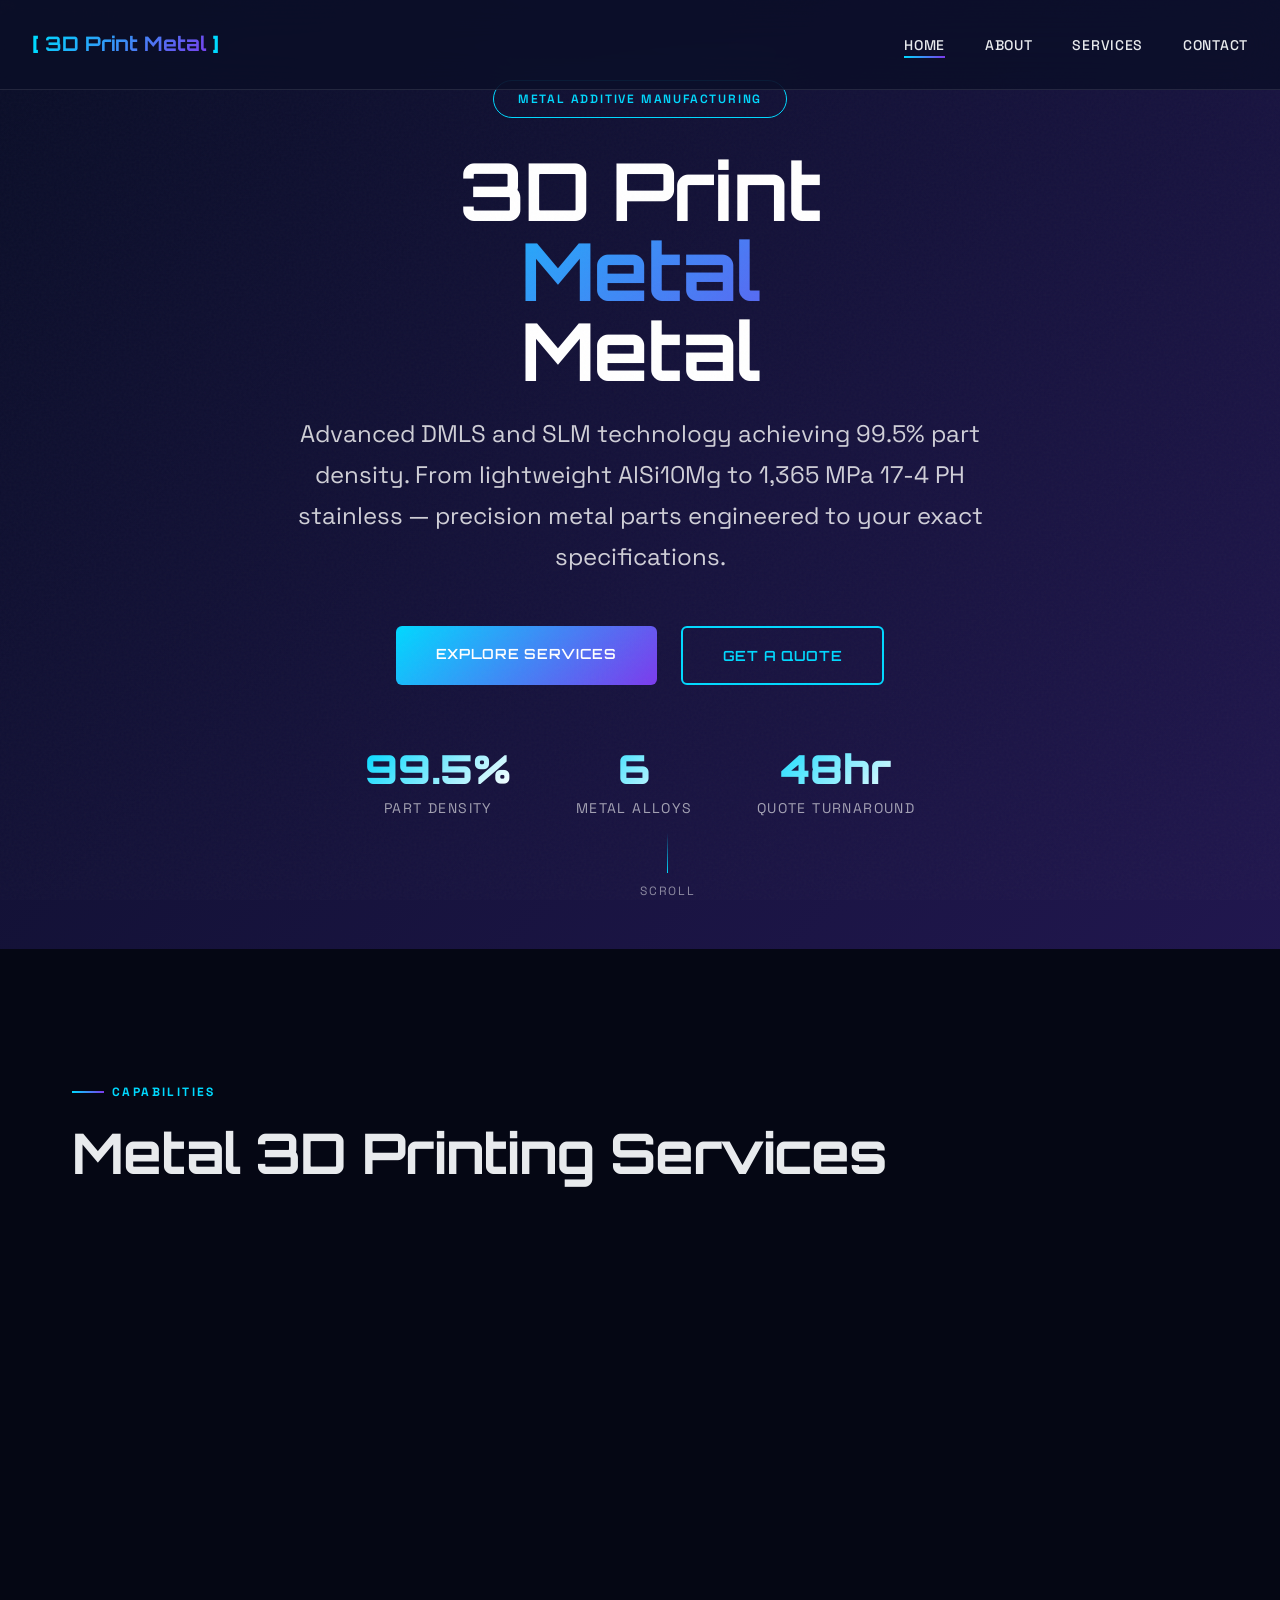
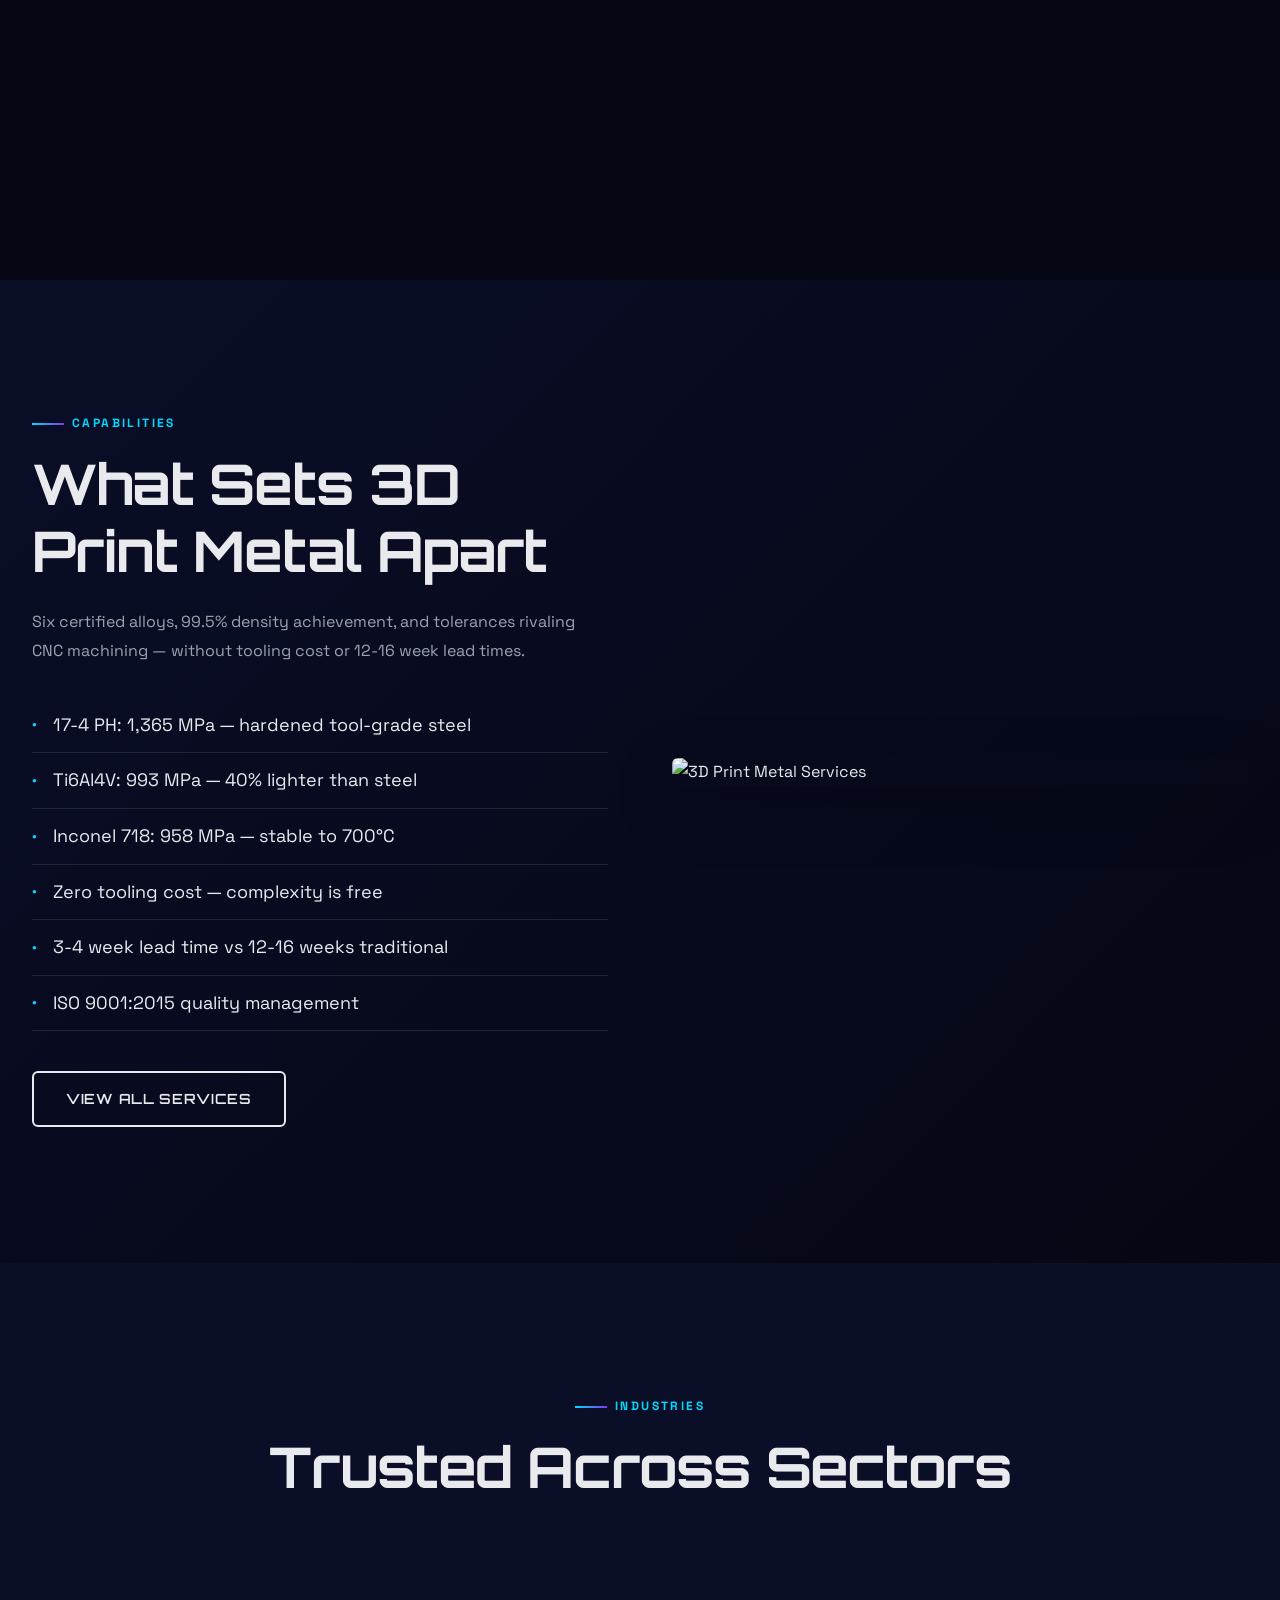
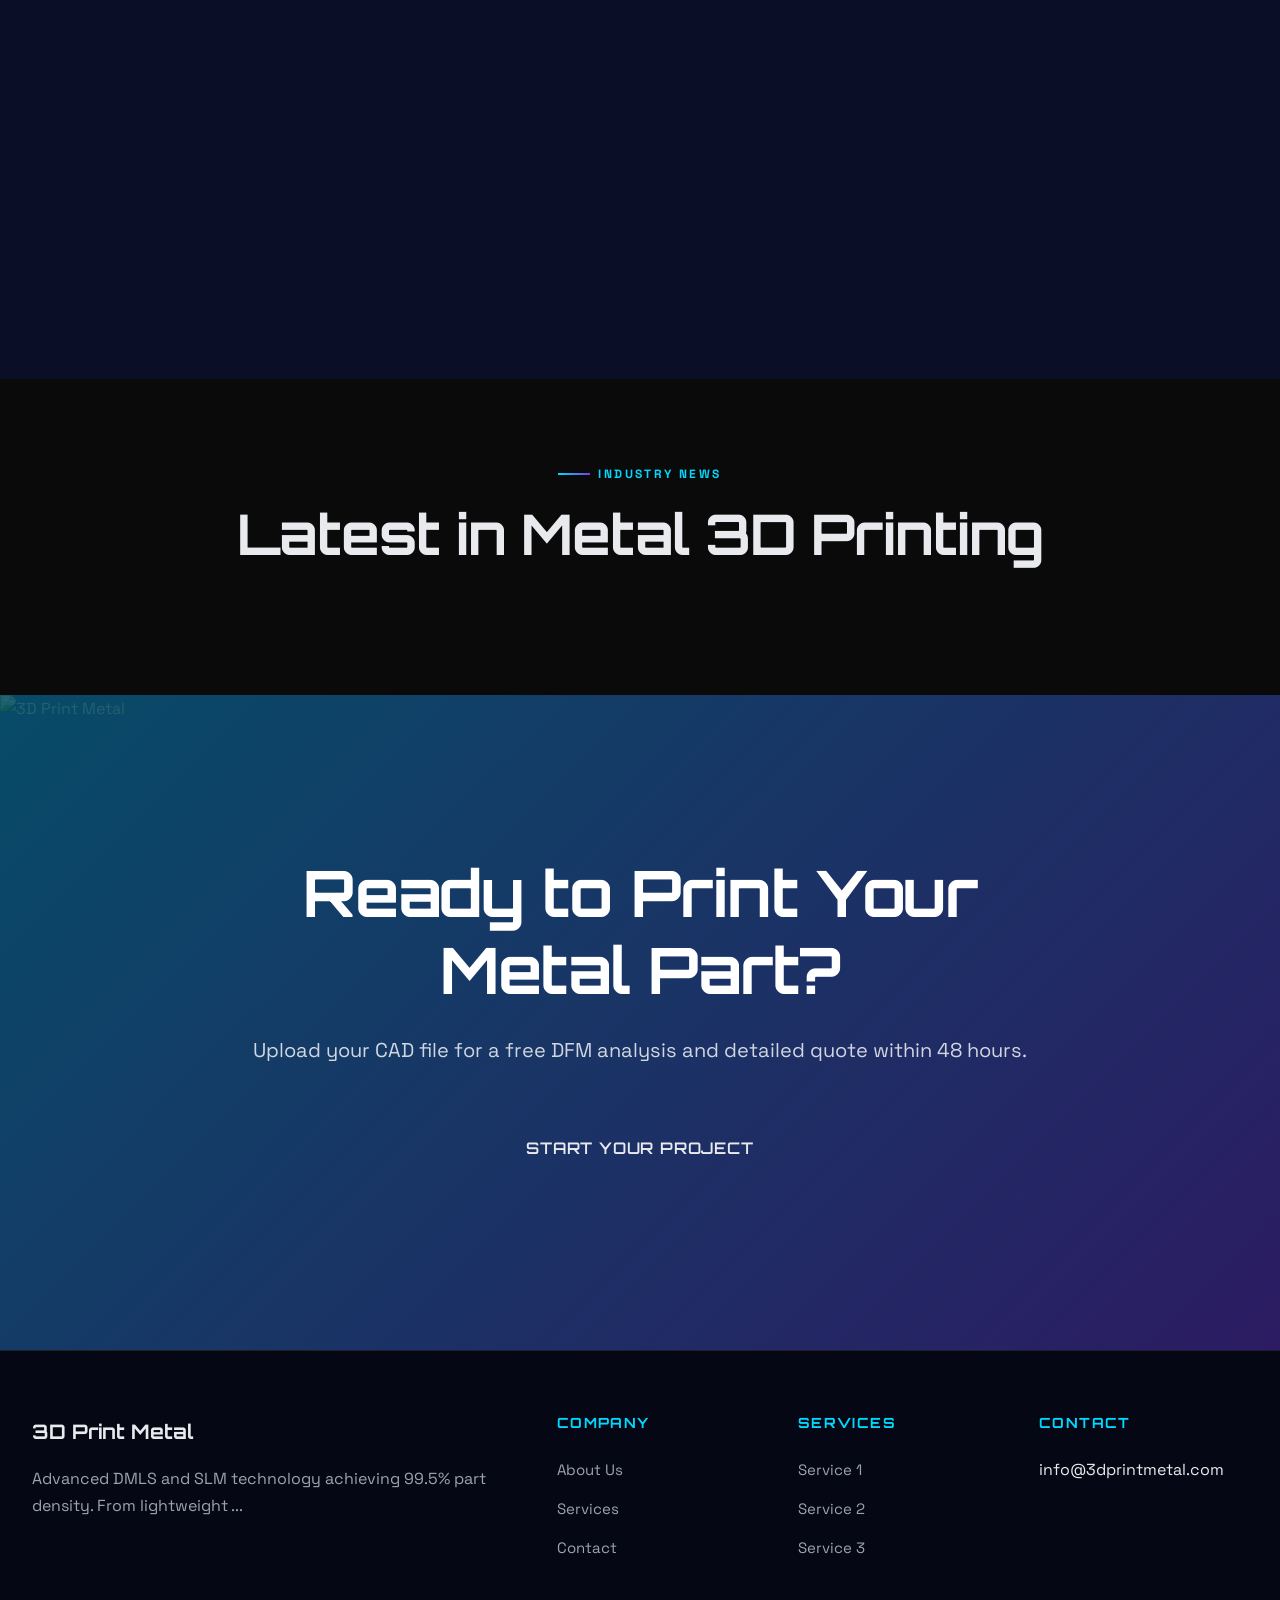
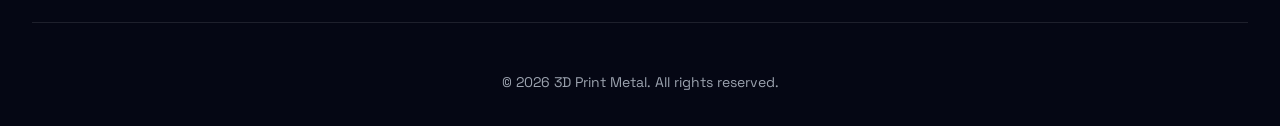
==== index.html @ faa34a02 "Add local images, unique content, RSS feed, fix references for 3d-print-metal.com" ====
<!DOCTYPE html>
<html lang="en">
<head>
    <meta charset="UTF-8">
    <meta name="viewport" content="width=device-width, initial-scale=1.0">
    <meta name="description" content="3D Print Metal — DMLS and SLM services across 6 aerospace-grade alloys. Ti6Al4V to Inconel 718. Tolerances ±0.003". Free DFM analysis and quote in 48 hours.">
    <meta name="keywords" content="3d metal printing, 3d print metal, metal, printing, professional services, quality, innovation, max davis, ben stagl, ally reza, chilab, chilab studio, titobi, chicago, manufacturing, functional, 3d, prototype">
    <meta property="og:title" content="3D Print Metal | DMLS & SLM Precision Metal Parts">
    <meta property="og:description" content="3D Print Metal — DMLS and SLM services across 6 aerospace-grade alloys. Ti6Al4V to Inconel 718. Tolerances ±0.003". Free DFM analysis and quote in 48 hours.">
    <meta name="author" content="Max Davis, Ben Stagl, Ally Reza - ChiLab Studio">
    <meta property="og:type" content="website">
    <meta property="og:image" content="https://images.unsplash.com/photo-1563520239648-a24e51d4b570?w=600&q=80">
    <title>3D Print Metal | DMLS & SLM Precision Metal Parts</title>
    <link rel="preconnect" href="https://fonts.googleapis.com">
    <link rel="preconnect" href="https://fonts.gstatic.com" crossorigin>
    <link href="https://fonts.googleapis.com/css2?family=Orbitron:wght@400;500;600;700;900&family=Space+Grotesk:wght@300;400;500;600;700&display=swap" rel="stylesheet">
    <link rel="stylesheet" href="css/style.css">
</head>
<body>
    <div class="grain-overlay"></div>

    <header class="site-header">
        <nav class="navbar">
            <div class="nav-container">
                <a href="index.html" class="nav-logo">
                    <span class="logo-bracket">[</span><span class="logo-text">3D Print Metal</span><span class="logo-bracket">]</span>
                </a>
                <button class="nav-toggle" aria-label="Toggle navigation" aria-expanded="false">
                    <span class="hamburger"></span>
                    <span class="hamburger"></span>
                    <span class="hamburger"></span>
                </button>
                <ul class="nav-menu">
                    <li><a href="index.html" class="nav-link active">Home</a></li>
                    <li><a href="about.html" class="nav-link">About</a></li>
                    <li><a href="services.html" class="nav-link">Services</a></li>
                    <li><a href="contact.html" class="nav-link">Contact</a></li>
                </ul>
            </div>
        </nav>
    </header>

    <main>
        <section class="hero">
            <div class="hero-background">
                <img src="images/10-dmls-machine-interior.png" alt="3D Print Metal" loading="lazy">
                <div class="hero-overlay"></div>
            </div>
            <div class="hero-content">
                <div class="hero-badge">METAL ADDITIVE MANUFACTURING</div>
                <h1 class="hero-title">
                    <span class="title-line">3D Print</span>
                        <span class="title-line highlight">Metal</span>
                        <span class="title-line">Metal</span>
                </h1>
                <p class="hero-subtitle">Advanced DMLS and SLM technology achieving 99.5% part density. From lightweight AlSi10Mg to 1,365 MPa 17-4 PH stainless — precision metal parts engineered to your exact specifications.</p>
                <div class="hero-actions">
                    <a href="services.html" class="btn btn-primary">Explore Services</a>
                    <a href="contact.html" class="btn btn-secondary">Get a Quote</a>
                </div>
                <div class="hero-stats">
                    <div class="stat-item">
                        <div class="stat-number">99.5%</div>
                        <div class="stat-label">Part Density</div>
                    </div>
                    <div class="stat-item">
                        <div class="stat-number">6</div>
                        <div class="stat-label">Metal Alloys</div>
                    </div>
                    <div class="stat-item">
                        <div class="stat-number">48hr</div>
                        <div class="stat-label">Quote Turnaround</div>
                    </div>
                </div>
            </div>
            <div class="scroll-indicator">
                <div class="scroll-line"></div>
                <span>SCROLL</span>
            </div>
        </section>

        <section class="process-section">
            <div class="container">
                <div class="section-header">
                    <span class="section-label">CAPABILITIES</span>
                    <h2 class="section-title">Metal 3D Printing Services</h2>
                </div>
                <div class="process-grid">
                    <div class="process-card animate-in">
                        <div class="card-number">01</div>
                        <div class="card-image">
                            <img src="images/03-laser-sintering-sparks.png" alt="Service 1" loading="lazy">
                        </div>
                        <h3>DMLS Production</h3>
                        <p>Direct Metal Laser Sintering at 20-60μm layer thickness, delivering 99.5% density parts in Ti6Al4V, Inconel 718, CoCr, 17-4 PH, 316L, and AlSi10Mg.</p>
                    </div>
                    <div class="process-card animate-in">
                        <div class="card-number">02</div>
                        <div class="card-image">
                            <img src="images/18-powder-handling.png" alt="Service 2" loading="lazy">
                        </div>
                        <h3>Alloy Selection</h3>
                        <p>Expert guidance matching your application to the optimal alloy: 268 MPa aluminum for lightweighting, 1,365 MPa hardened steel for tooling, 993 MPa titanium for aerospace.</p>
                    </div>
                    <div class="process-card animate-in">
                        <div class="card-number">03</div>
                        <div class="card-image">
                            <img src="images/20-raw-vs-finished.png" alt="Service 3" loading="lazy">
                        </div>
                        <h3>Post-Processing</h3>
                        <p>HIP at 2,000°F + 15,000 psi, stress relief, CNC finishing to ±0.001", and CMM dimensional verification for production-ready parts.</p>
                    </div>
                </div>
            </div>
        </section>

        <section class="materials-section">
            <div class="container-wide">
                <div class="materials-content">
                    <div class="materials-info">
                        <span class="section-label">CAPABILITIES</span>
                        <h2>What Sets 3D Print Metal Apart</h2>
                        <p>Six certified alloys, 99.5% density achievement, and tolerances rivaling CNC machining — without tooling cost or 12-16 week lead times.</p>
                        <ul class="materials-list">
                            <li><span class="material-icon">&#9679;</span> 17-4 PH: 1,365 MPa — hardened tool-grade steel</li>
                            <li><span class="material-icon">&#9679;</span> Ti6Al4V: 993 MPa — 40% lighter than steel</li>
                            <li><span class="material-icon">&#9679;</span> Inconel 718: 958 MPa — stable to 700°C</li>
                            <li><span class="material-icon">&#9679;</span> Zero tooling cost — complexity is free</li>
                            <li><span class="material-icon">&#9679;</span> 3-4 week lead time vs 12-16 weeks traditional</li>
                            <li><span class="material-icon">&#9679;</span> ISO 9001:2015 quality management</li>
                        </ul>
                        <a href="services.html" class="btn btn-outline">View All Services</a>
                    </div>
                    <div class="materials-visual">
                        <img src="images/13-batch-build-plate-overhead.png" alt="3D Print Metal Services" loading="lazy">
                        <div class="visual-accent"></div>
                    </div>
                </div>
            </div>
        </section>

        <section class="industries-section">
            <div class="container">
                <div class="section-header center">
                    <span class="section-label">INDUSTRIES</span>
                    <h2>Trusted Across Sectors</h2>
                </div>
                <div class="industries-grid">
                    <div class="industry-card animate-in">
                        <div class="industry-icon">&#9992;</div>
                        <h3>Aerospace</h3>
                        <p>Lightweight precision components</p>
                    </div>
                    <div class="industry-card animate-in">
                        <div class="industry-icon">&#43;</div>
                        <h3>Medical</h3>
                        <p>Biocompatible solutions</p>
                    </div>
                    <div class="industry-card animate-in">
                        <div class="industry-icon">&#9881;</div>
                        <h3>Industrial</h3>
                        <p>Custom tooling and parts</p>
                    </div>
                    <div class="industry-card animate-in">
                        <div class="industry-icon">&#9889;</div>
                        <h3>Energy</h3>
                        <p>High-performance systems</p>
                    </div>
                </div>
            </div>
        </section>

        <section class="news-section">
            <div class="container">
                <div class="section-header">
                    <span class="section-label">INDUSTRY NEWS</span>
                    <h2 class="section-title">Latest in Metal 3D Printing</h2>
                </div>
                <div id="news-feed"></div>
            </div>
        </section>

        <section class="cta-section">
            <div class="cta-content">
                <h2>Ready to Print Your Metal Part?</h2>
                <p>Upload your CAD file for a free DFM analysis and detailed quote within 48 hours.</p>
                <a href="contact.html" class="btn btn-large">Start Your Project</a>
            </div>
            <div class="cta-background">
                <img src="images/01-titanium-turbine.png" alt="3D Print Metal" loading="lazy">
            </div>
        </section>
    </main>

    <footer class="site-footer">
        <div class="footer-container">
            <div class="footer-main">
                <div class="footer-brand">
                    <div class="footer-logo">3D Print Metal</div>
                    <p>Advanced DMLS and SLM technology achieving 99.5% part density. From lightweight ...</p>
                </div>
                <div class="footer-links">
                    <div class="footer-column">
                        <h4>Company</h4>
                        <ul>
                            <li><a href="about.html">About Us</a></li>
                            <li><a href="services.html">Services</a></li>
                            <li><a href="contact.html">Contact</a></li>
                        </ul>
                    </div>
                    <div class="footer-column">
                        <h4>Services</h4>
                        <ul>
                            <li><a href="services.html">Service 1</a></li>
                            <li><a href="services.html">Service 2</a></li>
                            <li><a href="services.html">Service 3</a></li>
                        </ul>
                    </div>
                    <div class="footer-column">
                        <h4>Contact</h4>
                        <ul>
                            <li>info@3dprintmetal.com</li>
                        </ul>
                    </div>
                </div>
            </div>
            <div class="footer-bottom">
                <p>&copy; 2026 3D Print Metal. All rights reserved.</p>
            </div>
        </div>
    </footer>

    <script src="js/main.js"></script>
</body>
</html>
---- css/style.css ----
/* ============================================
   3d-print-metal.com - Tech/Industrial Design
   Premium Generated Stylesheet
   ============================================ */

:root {
    --primary: #00d9ff;
    --primary-dark: #00a8cc;
    --secondary: #ff6b35;
    --accent: #7c3aed;
    --bg-dark: #0a0e27;
    --bg-darker: #050714;
    --bg-card: #12172e;
    --text: #e8eaed;
    --text-dim: #9ca3af;
    --border: rgba(255,255,255,0.1);
    --font-heading: 'Orbitron', sans-serif;
    --font-body: 'Space Grotesk', sans-serif;
    --radius: 6px;
    --transition: all 0.4s cubic-bezier(0.4,0,0.2,1);
    --transition-fast: all 0.2s ease;
}

.grain-overlay{position:fixed;top:0;left:0;width:100%;height:100%;background-image:url("data:image/svg+xml,%3Csvg viewBox='0 0 400 400' xmlns='http://www.w3.org/2000/svg'%3E%3Cfilter id='n'%3E%3CfeTurbulence type='fractalNoise' baseFrequency='0.9' numOctaves='3' stitchTiles='stitch'/%3E%3C/filter%3E%3Crect width='100%25' height='100%25' filter='url(%23n)'/%3E%3C/svg%3E");opacity:0.03;pointer-events:none;z-index:100;}

*,*::before,*::after { margin:0;padding:0;box-sizing:border-box; }
html { scroll-behavior:smooth;font-size:16px; }

body {
    font-family: var(--font-body);
    color: var(--text);
    background-color: var(--bg-dark);
    line-height: 1.7;
    -webkit-font-smoothing: antialiased;
    overflow-x: hidden;
    position: relative;
}

h1,h2,h3,h4,h5,h6 {
    font-family: var(--font-heading);
    line-height: 1.2;
    font-weight: 700;
    color: var(--text);
    letter-spacing: -0.02em;
}
h1 { font-size: clamp(2.5rem,8vw,5rem); }
h2 { font-size: clamp(2rem,5vw,3.5rem); }
h3 { font-size: clamp(1.25rem,3vw,1.75rem); }
a { text-decoration:none;color:inherit; }
img { max-width:100%;display:block; }

/* Layout */
.container { max-width:1200px;margin:0 auto;padding:0 2rem; }
.container-wide { max-width:1400px;margin:0 auto;padding:0 2rem; }
section { padding:8rem 0; }
.section-header { margin-bottom:4rem; }
.section-header.center { text-align:center; }

.section-label {
    display:inline-block;
    font-size:0.75rem;font-weight:700;
    text-transform:uppercase;letter-spacing:0.2em;
    color:var(--primary);margin-bottom:1rem;
    position:relative;padding-left:2.5rem;
}
.section-label::before {
    content:'';position:absolute;left:0;top:50%;
    transform:translateY(-50%);width:2rem;height:2px;
    background:linear-gradient(90deg,var(--primary),var(--accent));
}

/* Header */
.site-header {
    position:fixed;top:0;left:0;right:0;z-index:1000;
    background:rgba(10,14,39,0.8);
    backdrop-filter:blur(20px);
    border-bottom:1px solid var(--border);
    transition: box-shadow 0.3s ease;
}
.site-header.scrolled { box-shadow:0 4px 30px rgba(0,0,0,0.15); }
.navbar { padding:1.5rem 0; }
.nav-container {
    max-width:1400px;margin:0 auto;padding:0 2rem;
    display:flex;justify-content:space-between;align-items:center;
}
.nav-logo {
    font-family:var(--font-heading);font-size:1.25rem;font-weight:700;
    display:flex;align-items:center;gap:0.35rem;
    transition:var(--transition-fast);
}
.nav-logo:hover { transform:translateY(-2px); }
.logo-bracket { color:var(--primary);font-size:1.5rem; }
.logo-text {
    background:linear-gradient(135deg,var(--primary),var(--accent));
    -webkit-background-clip:text;-webkit-text-fill-color:transparent;
    background-clip:text;
}
.logo-emoji { font-size:1.5rem;line-height:1; }
.nav-menu { display:flex;gap:2.5rem;list-style:none; }
.nav-link {
    position:relative;font-weight:500;text-transform:uppercase;
    font-size:0.875rem;letter-spacing:0.05em;
    transition:var(--transition-fast);
}
.nav-link::after {
    content:'';position:absolute;bottom:-4px;left:0;width:0;height:2px;
    background:linear-gradient(90deg,var(--primary),var(--accent));
    transition:var(--transition);
}
.nav-link:hover::after,.nav-link.active::after { width:100%; }
.nav-link:hover { color:var(--primary); }

.nav-toggle {
    display:none;flex-direction:column;gap:5px;
    background:none;border:none;cursor:pointer;padding:0.5rem;
}
.hamburger {
    width:25px;height:2px;background:var(--primary);
    transition:var(--transition);display:block;
    position:relative;
}
.hamburger::before,.hamburger::after {
    content:'';position:absolute;width:25px;height:2px;
    background:var(--primary);transition:var(--transition);
}
.hamburger::before { top:-7px; }
.hamburger::after { top:7px; }
.nav-toggle.active .hamburger { background:transparent; }
.nav-toggle.active .hamburger::before { transform:rotate(45deg);top:0; }
.nav-toggle.active .hamburger::after { transform:rotate(-45deg);top:0; }

/* Hero */
.hero {
    position:relative;min-height:100vh;
    display:flex;align-items:center;justify-content:center;
    overflow:hidden;padding-top:80px;
}
.hero-background {
    position:absolute;top:0;left:0;width:100%;height:100%;z-index:0;
}
.hero-background img {
    width:100%;height:100%;object-fit:cover;filter:brightness(0.3);
}
.hero-overlay {
    position:absolute;top:0;left:0;width:100%;height:100%;
    background:linear-gradient(135deg, rgba(10,14,39,0.9), rgba(124,58,237,0.2));
}
.hero-content {
    position:relative;z-index:2;max-width:1400px;
    margin:0 auto;padding:0 2rem;text-align:center;
}
.hero-badge {
    display:inline-block;padding:0.5rem 1.5rem;
    border:1px solid var(--primary);border-radius:50px;
    font-size:0.75rem;font-weight:600;letter-spacing:0.15em;
    text-transform:uppercase;color:var(--primary);
    margin-bottom:2rem;animation:fadeInDown 0.8s ease-out;
}
.hero-title { margin-bottom:1.5rem;color:#fff;animation:fadeInUp 0.8s ease-out 0.2s both; }
.title-line { display:block;line-height:1; }
.title-line.highlight {
    background:linear-gradient(135deg,var(--primary),var(--accent));
    -webkit-background-clip:text;-webkit-text-fill-color:transparent;
    background-clip:text;
}
.hero-subtitle {
    font-size:clamp(1.125rem,2vw,1.5rem);
    max-width:700px;margin:0 auto 3rem;color:rgba(255,255,255,0.8);
    animation:fadeInUp 0.8s ease-out 0.4s both;
}
.hero-actions {
    display:flex;gap:1.5rem;justify-content:center;flex-wrap:wrap;
    animation:fadeInUp 0.8s ease-out 0.6s both;
}
.hero-stats {
    display:flex;gap:4rem;justify-content:center;margin-top:4rem;
    animation:fadeInUp 0.8s ease-out 0.8s both;
}
.stat-item { text-align:center; }
.stat-number {
    font-family:var(--font-heading);font-size:2.5rem;font-weight:900;
    background:linear-gradient(135deg,var(--primary),#fff);
    -webkit-background-clip:text;-webkit-text-fill-color:transparent;
    background-clip:text;line-height:1;margin-bottom:0.5rem;
}
.stat-label {
    font-size:0.875rem;text-transform:uppercase;
    letter-spacing:0.1em;color:rgba(255,255,255,0.6);
}
.scroll-indicator {
    position:absolute;bottom:3rem;left:50%;transform:translateX(-50%);
    display:flex;flex-direction:column;align-items:center;gap:0.5rem;
    font-size:0.75rem;letter-spacing:0.15em;color:rgba(255,255,255,0.5);
    animation:fadeInUp 0.8s ease-out 1s both;
}
.scroll-line {
    width:1px;height:40px;
    background:linear-gradient(180deg,transparent,var(--primary));
    animation:scrollLine 2s ease-in-out infinite;
}

/* Buttons */
.btn {
    display:inline-block;padding:1rem 2.5rem;
    font-family:var(--font-heading);font-weight:600;font-size:0.875rem;
    text-transform:uppercase;letter-spacing:0.05em;
    border-radius:var(--radius);transition:var(--transition);
    cursor:pointer;position:relative;overflow:hidden;border:none;
}
.btn::before {
    content:'';position:absolute;top:0;left:-100%;width:100%;height:100%;
    background:linear-gradient(90deg,transparent,rgba(255,255,255,0.2),transparent);
    transition:left 0.5s;
}
.btn:hover::before { left:100%; }
.btn-primary {
    background:linear-gradient(135deg,var(--primary),var(--accent));
    color:#fff;
}
.btn-primary:hover {
    transform:translateY(-2px);
    box-shadow:0 10px 30px rgba(0,217,255,0.3);
}
.btn-secondary {
    background:transparent;border:2px solid var(--primary);color:var(--primary);
}
.btn-secondary:hover {
    background:var(--primary);color:#0a0e27;transform:translateY(-2px);
}
.btn-outline {
    background:transparent;border:2px solid var(--text);color:var(--text);
    padding:0.875rem 2rem;
}
.btn-outline:hover { background:var(--text);color:var(--bg-dark); }
.btn-large { padding:1.25rem 3rem;font-size:1rem; }
.btn-submit { width:100%;text-align:center; }

/* Process Section */
.process-section { background:#050714; }
.process-grid {
    display:grid;grid-template-columns:repeat(auto-fit,minmax(300px,1fr));gap:3rem;
}
.process-card {
    position:relative;background:#12172e;
    border:1px solid var(--border);border-radius:var(--radius);
    padding:2rem;transition:var(--transition);
}
.process-card:hover {
    transform:translateY(-10px);border-color:var(--primary);
    box-shadow:0 20px 40px rgba(0,217,255,0.1);
}
.card-number {
    font-family:var(--font-heading);font-size:4rem;font-weight:900;
    line-height:1;
    background:linear-gradient(135deg,var(--primary),var(--accent));
    -webkit-background-clip:text;-webkit-text-fill-color:transparent;
    background-clip:text;opacity:0.15;position:absolute;top:1rem;right:1.5rem;
}
.card-image {
    width:100%;height:200px;border-radius:calc(var(--radius) - 4px);
    overflow:hidden;margin-bottom:1.5rem;
}
.card-image img {
    width:100%;height:100%;object-fit:cover;transition:var(--transition);
}
.process-card:hover .card-image img { transform:scale(1.1); }
.process-card h3 { margin-bottom:1rem; }
.process-card p { color:var(--text-dim);line-height:1.7; }

/* Materials Section */
.materials-section {
    background:linear-gradient(135deg,#0a0e27,#050714);
}
.materials-content {
    display:grid;grid-template-columns:1fr 1fr;gap:4rem;align-items:center;
}
.materials-info h2 { margin-bottom:1.5rem; }
.materials-info p { color:var(--text-dim);margin-bottom:2rem;line-height:1.8; }
.materials-list { list-style:none;margin-bottom:2.5rem; }
.materials-list li {
    padding:0.75rem 0;font-size:1.125rem;
    display:flex;align-items:center;gap:1rem;
    border-bottom:1px solid var(--border);
}
.material-icon { color:var(--primary);font-size:0.5rem; }
.materials-visual { position:relative; }
.materials-visual img {
    width:100%;border-radius:var(--radius);
    box-shadow:0 20px 60px rgba(0,0,0,0.3);
}
.visual-accent {
    position:absolute;top:-2rem;right:-2rem;width:200px;height:200px;
    background:linear-gradient(135deg,var(--primary),var(--accent));
    opacity:0.1;border-radius:50%;filter:blur(60px);z-index:-1;
}

/* Industries Section */
.industries-grid {
    display:grid;grid-template-columns:repeat(auto-fit,minmax(250px,1fr));gap:2rem;
}
.industry-card {
    background:#12172e;border:1px solid var(--border);
    border-radius:var(--radius);padding:2.5rem 2rem;text-align:center;
    transition:var(--transition);
}
.industry-card:hover {
    transform:translateY(-5px);border-color:var(--primary);
}
.industry-icon {
    font-size:3rem;margin-bottom:1.5rem;display:inline-block;
    background:linear-gradient(135deg,var(--primary),var(--accent));
    -webkit-background-clip:text;-webkit-text-fill-color:transparent;
    background-clip:text;
}
.industry-card h3 { margin-bottom:1rem;font-size:1.5rem; }
.industry-card p { color:var(--text-dim);line-height:1.7; }

/* CTA Section */
.cta-section { position:relative;padding:10rem 0;overflow:hidden; }
.cta-background {
    position:absolute;top:0;left:0;width:100%;height:100%;z-index:0;
}
.cta-background img {
    width:100%;height:100%;object-fit:cover;filter:brightness(0.2);
}
.cta-background::after {
    content:'';position:absolute;top:0;left:0;width:100%;height:100%;
    background:linear-gradient(135deg, rgba(0,217,255,0.3), rgba(124,58,237,0.3));
}
.cta-content {
    position:relative;z-index:2;text-align:center;max-width:800px;margin:0 auto;
}
.cta-content h2 {
    font-size:clamp(2.5rem,5vw,4rem);margin-bottom:1.5rem;color:#fff;
}
.cta-content p { font-size:1.25rem;color:rgba(255,255,255,0.8);margin-bottom:3rem; }

/* Page Hero (secondary pages) */
.page-hero {
    position:relative;padding:10rem 0 6rem;overflow:hidden;
    display:flex;align-items:center;justify-content:center;
}
.page-hero-bg {
    position:absolute;top:0;left:0;width:100%;height:100%;z-index:0;
}
.page-hero-bg img {
    width:100%;height:100%;object-fit:cover;filter:brightness(0.3);
}
.page-hero-overlay {
    position:absolute;top:0;left:0;width:100%;height:100%;
    background:linear-gradient(135deg, rgba(10,14,39,0.9), rgba(124,58,237,0.2));
}
.page-hero-content {
    position:relative;z-index:2;text-align:center;max-width:800px;
    margin:0 auto;padding:0 2rem;
}
.page-hero-content h1 { color:#fff;margin-bottom:1rem; }
.page-hero-subtitle { font-size:1.25rem;color:rgba(255,255,255,0.8); }

/* About Page */
.story-section { padding:8rem 0; }
.story-grid {
    display:grid;grid-template-columns:1fr 1fr;gap:4rem;align-items:center;
}
.story-image img {
    width:100%;border-radius:var(--radius);
    box-shadow:0 20px 60px rgba(0,0,0,0.15);
}
.story-content { }
.story-content h2 { margin-bottom:1.5rem; }
.story-content p { color:var(--text-dim);margin-bottom:1.5rem;line-height:1.8; }

.mission-section { background:#050714;padding:8rem 0; }
.mission-grid {
    display:grid;grid-template-columns:1fr 1fr;gap:3rem;
}
.mission-card {
    background:#12172e;border:1px solid var(--border);
    border-radius:var(--radius);padding:3rem;
}
.mission-card h3 { margin-bottom:1.5rem;color:var(--primary); }
.mission-card p { color:var(--text-dim);line-height:1.8; }

.values-section { padding:8rem 0; }
.values-grid {
    display:grid;grid-template-columns:repeat(auto-fit,minmax(250px,1fr));gap:2rem;
}
.value-card {
    background:#12172e;border:1px solid var(--border);
    border-radius:var(--radius);padding:2.5rem 2rem;text-align:center;
    transition:var(--transition);
}
.value-card:hover { transform:translateY(-5px);border-color:var(--primary); }
.value-icon {
    font-size:2.5rem;margin-bottom:1rem;
    background:linear-gradient(135deg,var(--primary),var(--accent));
    -webkit-background-clip:text;-webkit-text-fill-color:transparent;
    background-clip:text;
}
.value-card h3 { margin-bottom:1rem; }
.value-card p { color:var(--text-dim);line-height:1.7; }

.stats-section {
    background:#050714;padding:6rem 0;
}
.stats-bar {
    display:grid;grid-template-columns:repeat(4,1fr);gap:2rem;text-align:center;
}

/* Services Page */
.services-detail-section { padding:8rem 0; }
.services-detail-grid { display:grid;gap:3rem; }
.service-detail-card {
    display:grid;grid-template-columns:1fr 2fr;gap:2rem;
    background:#12172e;border:1px solid var(--border);
    border-radius:var(--radius);overflow:hidden;
    transition:var(--transition);
}
.service-detail-card:hover { transform:translateY(-5px);border-color:var(--primary); }
.service-detail-image { height:100%;min-height:250px; }
.service-detail-image img { width:100%;height:100%;object-fit:cover; }
.service-detail-content { padding:2.5rem; }
.service-detail-content h3 { margin-bottom:1rem;color:var(--primary); }
.service-detail-content p { color:var(--text-dim);line-height:1.8; }

.timeline-section { background:#050714;padding:8rem 0; }
.timeline { position:relative;max-width:700px;margin:0 auto; }
.timeline-line {
    position:absolute;left:30px;top:0;bottom:0;width:2px;
    background:linear-gradient(180deg,var(--primary),var(--accent));
}
.timeline-step {
    display:flex;gap:2rem;margin-bottom:3rem;position:relative;
}
.timeline-number {
    width:60px;height:60px;border-radius:50%;flex-shrink:0;
    background:linear-gradient(135deg,var(--primary),var(--accent));
    color:#fff;display:flex;align-items:center;justify-content:center;
    font-family:var(--font-heading);font-weight:700;font-size:1.25rem;
    z-index:1;
}
.timeline-content {
    background:#12172e;border:1px solid var(--border);
    border-radius:var(--radius);padding:2rem;flex:1;
}
.timeline-content h3 { margin-bottom:0.75rem; }
.timeline-content p { color:var(--text-dim);line-height:1.7; }

/* Contact Page */
.contact-section { padding:8rem 0; }
.contact-grid {
    display:grid;grid-template-columns:1fr 1fr;gap:4rem;align-items:start;
}
.contact-info h2 { margin-bottom:1.5rem; }
.contact-info > p { color:var(--text-dim);line-height:1.8;margin-bottom:2rem; }
.contact-cards { display:grid;gap:1.5rem; }
.contact-card {
    background:#12172e;border:1px solid var(--border);
    border-radius:var(--radius);padding:1.5rem;
    display:flex;gap:1rem;align-items:flex-start;
}
.contact-card-icon {
    font-size:1.5rem;flex-shrink:0;
    background:linear-gradient(135deg,var(--primary),var(--accent));
    -webkit-background-clip:text;-webkit-text-fill-color:transparent;
    background-clip:text;
}
.contact-card h4 { margin-bottom:0.25rem;font-size:1rem; }
.contact-card p { color:var(--text-dim);font-size:0.9375rem; }

.contact-form-wrapper {
    background:#12172e;border:1px solid var(--border);
    border-radius:var(--radius);padding:2.5rem;
    box-shadow:0 20px 60px rgba(0,0,0,0.1);
}
.contact-form-wrapper h2 { margin-bottom:2rem; }
.form-group { margin-bottom:1.25rem; }
.form-group label {
    display:block;margin-bottom:0.4rem;font-weight:600;
    color:var(--text);font-size:0.95rem;
}
.required { color:#e74c3c; }
.form-group input[type="text"],
.form-group input[type="email"],
.form-group input[type="tel"],
.form-group textarea {
    width:100%;padding:0.875rem 1rem;
    border:2px solid var(--border);border-radius:var(--radius);
    font-family:var(--font-body);font-size:1rem;
    color:var(--text);background:#12172e;
    transition:var(--transition);
}
.form-group input:focus,
.form-group textarea:focus {
    outline:none;border-color:var(--primary);
    box-shadow:0 0 0 3px rgba(0,217,255,0.15);
}
.form-group input.error,
.form-group textarea.error { border-color:#e74c3c; }
.form-error { color:#e74c3c;font-size:0.85rem;margin-top:0.25rem;min-height:1.2em; }
.form-group input[type="file"] { font-family:var(--font-body);font-size:0.95rem;padding:0.5rem 0;border:none;background:none; }

/* Footer */
.site-footer {
    background:#050714;
    border-top:1px solid var(--border);padding:4rem 0 2rem;
    
}
.footer-container { max-width:1400px;margin:0 auto;padding:0 2rem; }
.footer-main {
    display:grid;grid-template-columns:2fr 3fr;gap:4rem;
    margin-bottom:3rem;padding-bottom:3rem;
    border-bottom:1px solid var(--border);
}
.footer-brand { }
.footer-logo {
    font-family:var(--font-heading);font-size:1.25rem;
    font-weight:700;margin-bottom:1rem;
    
}
.footer-brand p { color:var(--text-dim); }
.footer-links {
    display:grid;grid-template-columns:repeat(3,1fr);gap:2rem;
}
.footer-column h4 {
    font-size:0.875rem;text-transform:uppercase;letter-spacing:0.1em;
    margin-bottom:1.5rem;color:var(--primary);
}
.footer-column ul { list-style:none; }
.footer-column li { margin-bottom:0.75rem; }
.footer-column a {
    color:var(--text-dim);
    transition:var(--transition-fast);font-size:0.9375rem;
}
.footer-column a:hover { color:var(--primary);padding-left:5px; }
.footer-bottom {
    text-align:center;
    color:var(--text-dim);
    font-size:0.875rem;
}

/* Scroll Animation */
.animate-in {
    opacity:0;transform:translateY(30px);transition:opacity 0.6s ease,transform 0.6s ease;
}
.animate-in.visible { opacity:1;transform:translateY(0); }

/* Keyframes */
@keyframes fadeInDown {
    from { opacity:0;transform:translateY(-20px); }
    to { opacity:1;transform:translateY(0); }
}
@keyframes fadeInUp {
    from { opacity:0;transform:translateY(20px); }
    to { opacity:1;transform:translateY(0); }
}
@keyframes scrollLine {
    0%,100% { transform:scaleY(1); }
    50% { transform:scaleY(1.5); }
}

/* Responsive */
@media(max-width:968px) {
    .nav-menu {
        position:fixed;top:80px;right:-100%;width:300px;
        height:calc(100vh - 80px);background:#12172e;
        flex-direction:column;padding:2rem;gap:1.5rem;
        border-left:1px solid var(--border);transition:var(--transition);
        z-index:1000;
    }
    .nav-menu.active { right:0; }
    .nav-toggle { display:flex; }
    .hero-stats { gap:2rem; }
    .materials-content { grid-template-columns:1fr; }
    .story-grid { grid-template-columns:1fr; }
    .mission-grid { grid-template-columns:1fr; }
    .contact-grid { grid-template-columns:1fr; }
    .service-detail-card { grid-template-columns:1fr; }
    .service-detail-image { min-height:200px; }
    .footer-main { grid-template-columns:1fr; }
    .footer-links { grid-template-columns:repeat(2,1fr); }
    .stats-bar { grid-template-columns:repeat(2,1fr); }
}
@media(max-width:640px) {
    section { padding:5rem 0; }
    .hero { min-height:90vh; }
    .hero-stats { flex-direction:column;gap:1.5rem; }
    .process-grid { grid-template-columns:1fr; }
    .industries-grid { grid-template-columns:1fr; }
    .values-grid { grid-template-columns:1fr; }
    .footer-links { grid-template-columns:1fr; }
    .cta-section { padding:6rem 0; }
    .stats-bar { grid-template-columns:1fr; }
    .page-hero { padding:8rem 0 4rem; }
    .timeline-step { flex-direction:column;align-items:flex-start; }
    .timeline-line { display:none; }
}

/* ========================================
   NEWS SECTION
   ======================================== */

.news-section {
  padding: 5rem 0;
  background: #0a0a0a;
}

.news-section .section-header {
  text-align: center;
  margin-bottom: 3rem;
}

#news-feed {
  display: grid;
  grid-template-columns: repeat(auto-fit, minmax(280px, 1fr));
  gap: 2rem;
}

.news-item {
  background: #111;
  border: 1px solid rgba(255,255,255,0.08);
  border-radius: 8px;
  overflow: hidden;
  transition: transform 0.3s ease, border-color 0.3s ease;
  display: flex;
  flex-direction: column;
}

.news-item:hover {
  transform: translateY(-4px);
  border-color: rgba(255,255,255,0.2);
}

.news-image {
  height: 180px;
  overflow: hidden;
}

.news-image img {
  width: 100%;
  height: 100%;
  object-fit: cover;
}

.news-content {
  padding: 1.5rem;
  display: flex;
  flex-direction: column;
  flex: 1;
}

.news-date {
  font-size: 0.75rem;
  color: #666;
  margin-bottom: 0.5rem;
  text-transform: uppercase;
  letter-spacing: 1px;
  font-family: 'Orbitron', sans-serif;
}

.news-content h4 {
  font-size: 0.95rem;
  font-weight: 600;
  margin-bottom: 0.75rem;
  line-height: 1.4;
  color: #e0e0e0;
}

.news-content p {
  font-size: 0.85rem;
  color: #888;
  line-height: 1.6;
  flex: 1;
}

.news-link {
  display: inline-block;
  margin-top: 1rem;
  font-size: 0.8rem;
  font-weight: 600;
  color: #C9A83C;
  text-decoration: none;
  letter-spacing: 1px;
  font-family: 'Orbitron', sans-serif;
}

.news-link:hover {
  color: #fff;
}
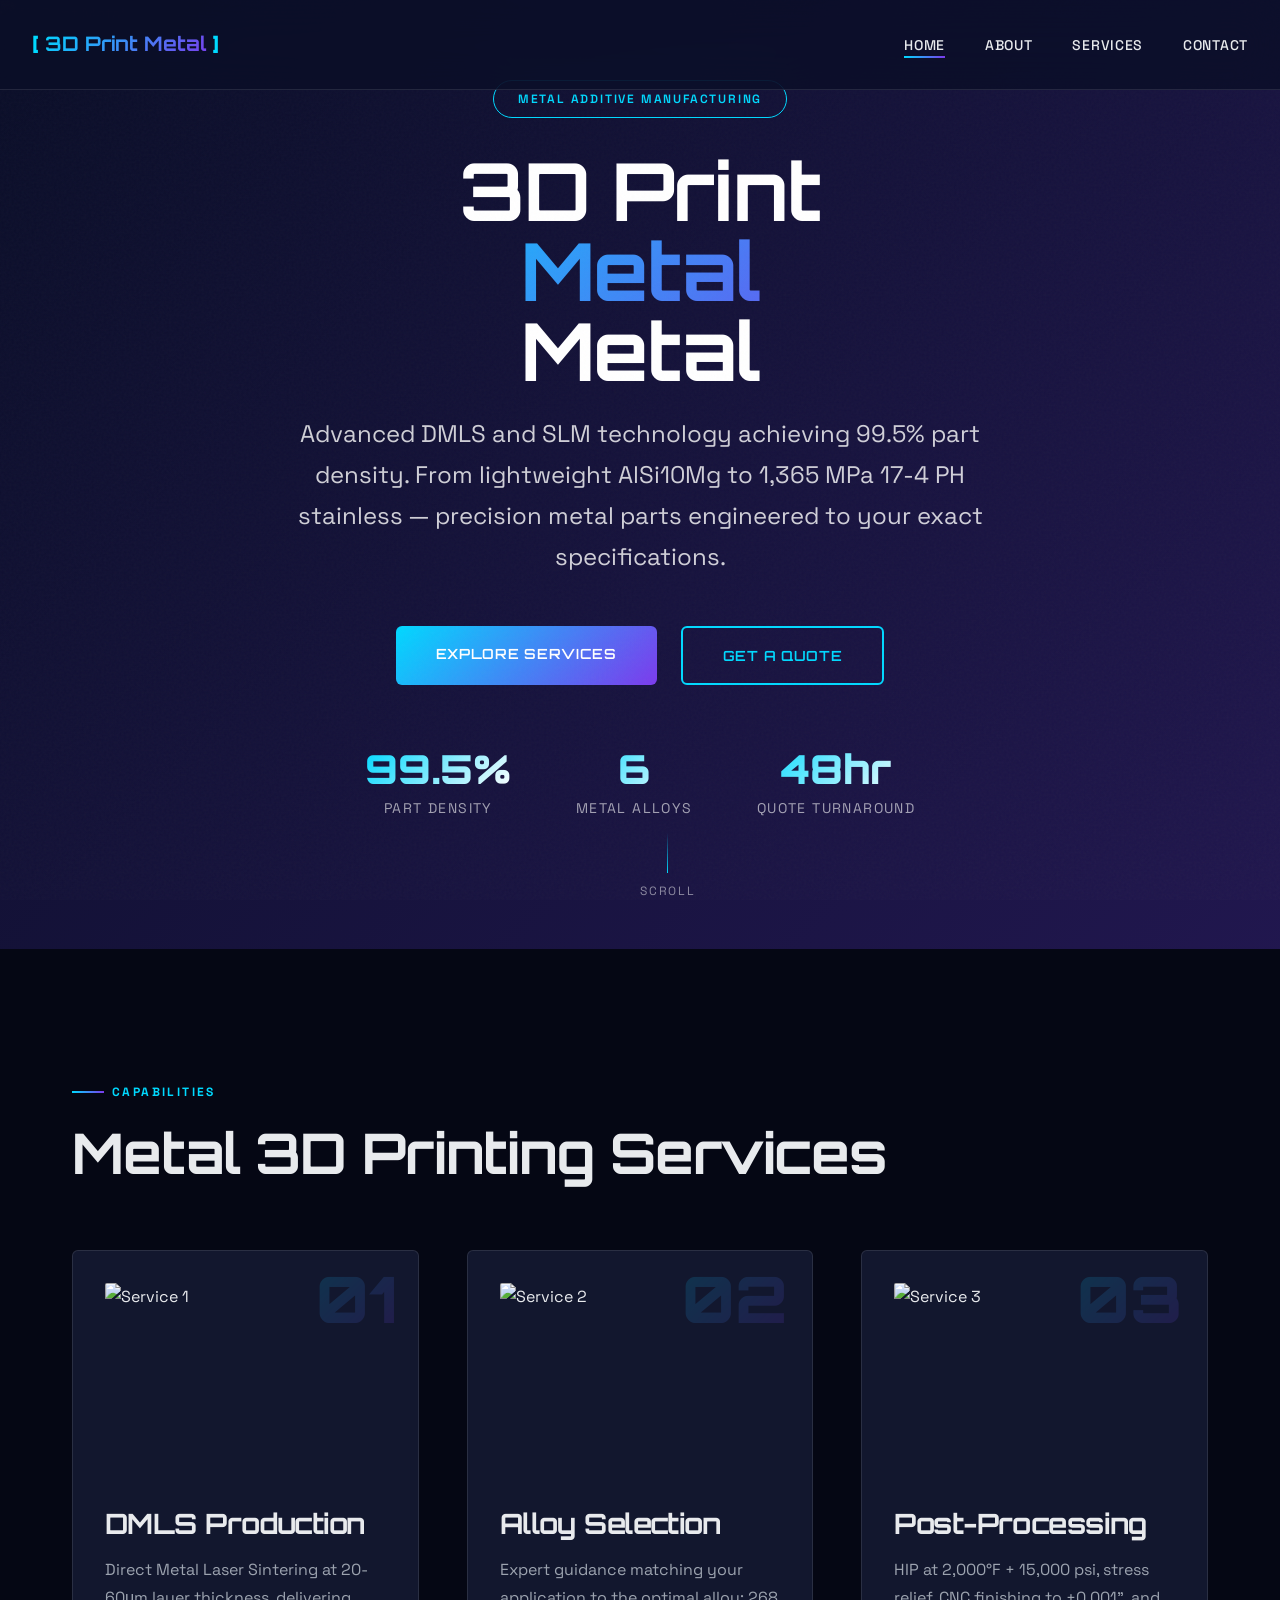
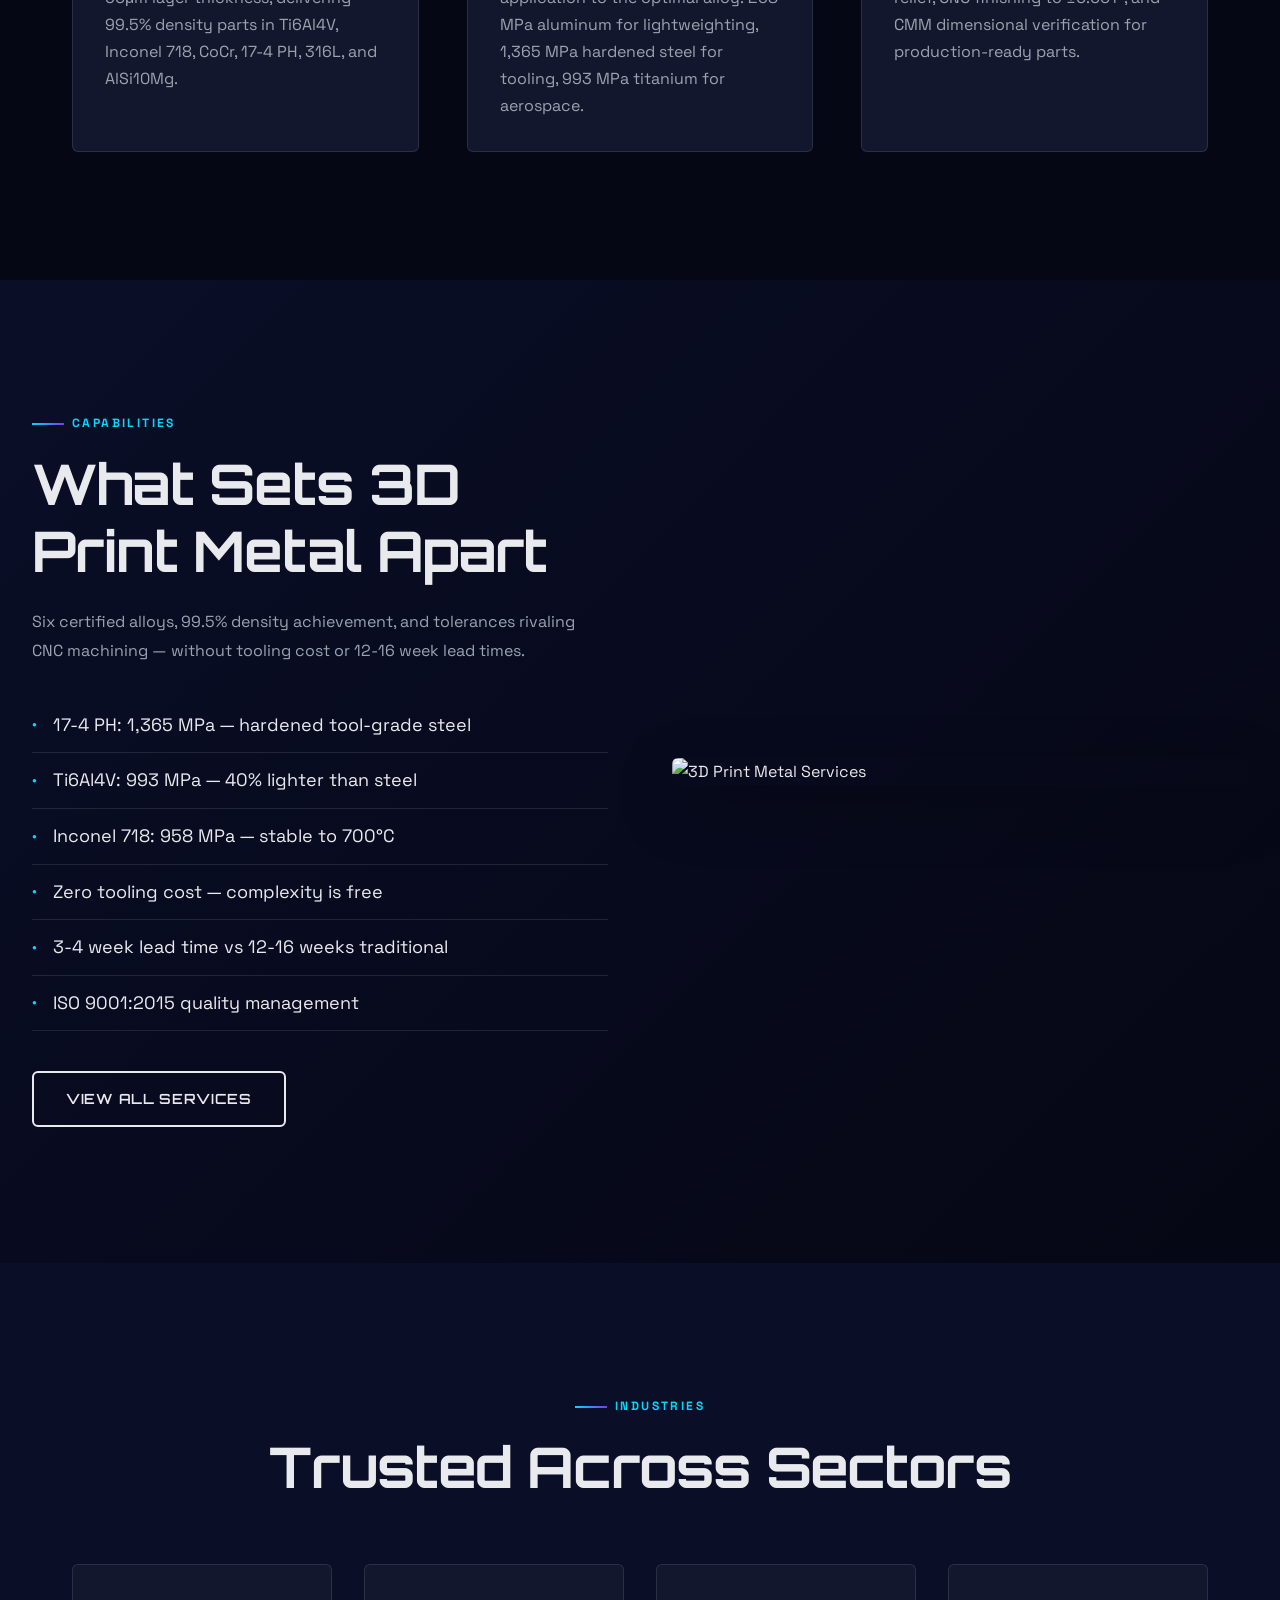
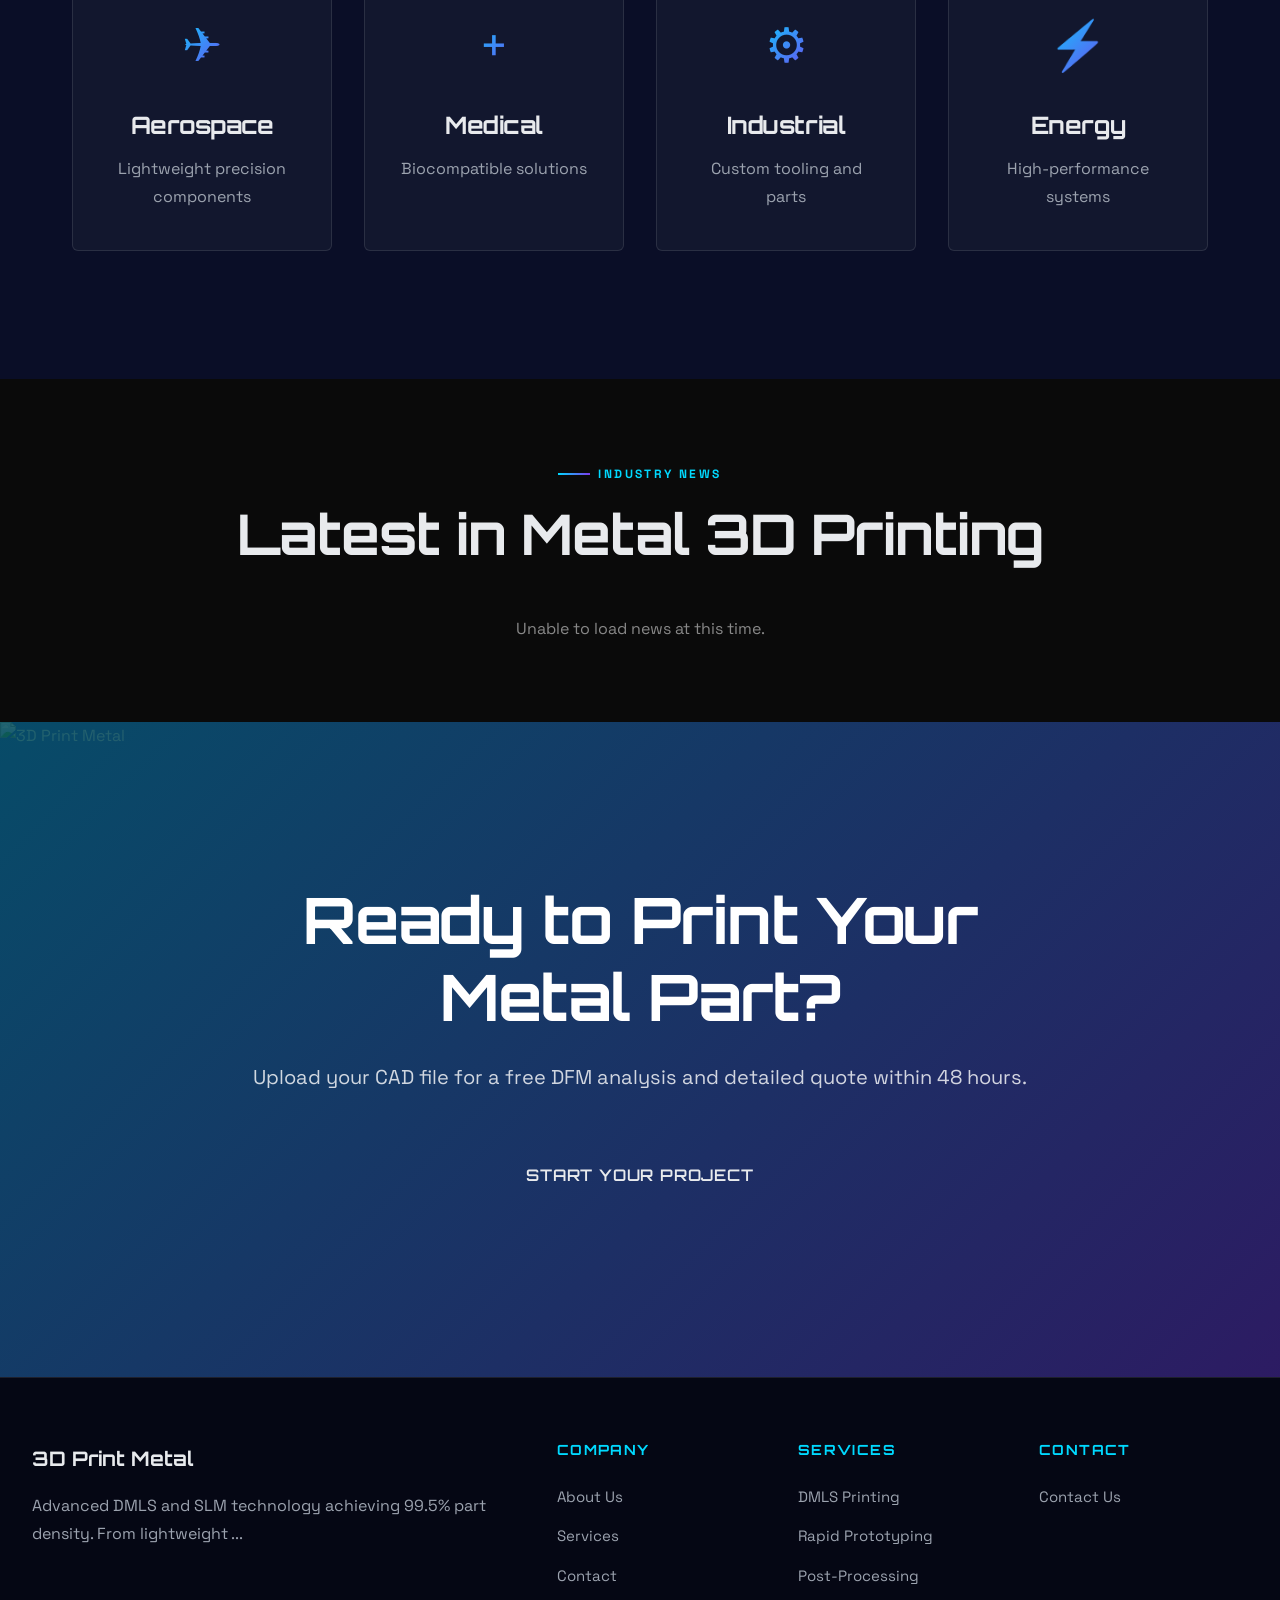
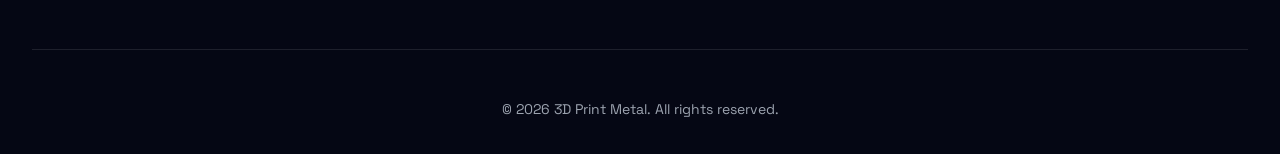
==== commit 2841af7c: "Fix footer services + remove emails for 3d-print-metal.com" ====
--- a/index.html
+++ b/index.html
@@ -211,15 +211,15 @@
                     <div class="footer-column">
                         <h4>Services</h4>
                         <ul>
-                            <li><a href="services.html">Service 1</a></li>
-                            <li><a href="services.html">Service 2</a></li>
-                            <li><a href="services.html">Service 3</a></li>
+                            <li><a href="services.html">DMLS Printing</a></li>
+                            <li><a href="services.html">Rapid Prototyping</a></li>
+                            <li><a href="services.html">Post-Processing</a></li>
                         </ul>
                     </div>
                     <div class="footer-column">
                         <h4>Contact</h4>
                         <ul>
-                            <li>info@3dprintmetal.com</li>
+                            <li><a href="contact.html">Contact Us</a></li>
                         </ul>
                     </div>
                 </div>
--- a/css/style.css
+++ b/css/style.css
@@ -687,3 +687,25 @@
 .news-link:hover {
   color: #fff;
 }
+
+/* Form feedback messages */
+.form-message {
+  padding: 0.75rem 1rem;
+  border-radius: 4px;
+  margin-bottom: 1rem;
+  font-size: 0.9rem;
+  display: none;
+}
+.form-message:not(:empty) {
+  display: block;
+}
+.form-message.success {
+  background: rgba(39, 174, 96, 0.15);
+  border: 1px solid rgba(39, 174, 96, 0.4);
+  color: #27ae60;
+}
+.form-message.error {
+  background: rgba(231, 76, 60, 0.15);
+  border: 1px solid rgba(231, 76, 60, 0.4);
+  color: #e74c3c;
+}
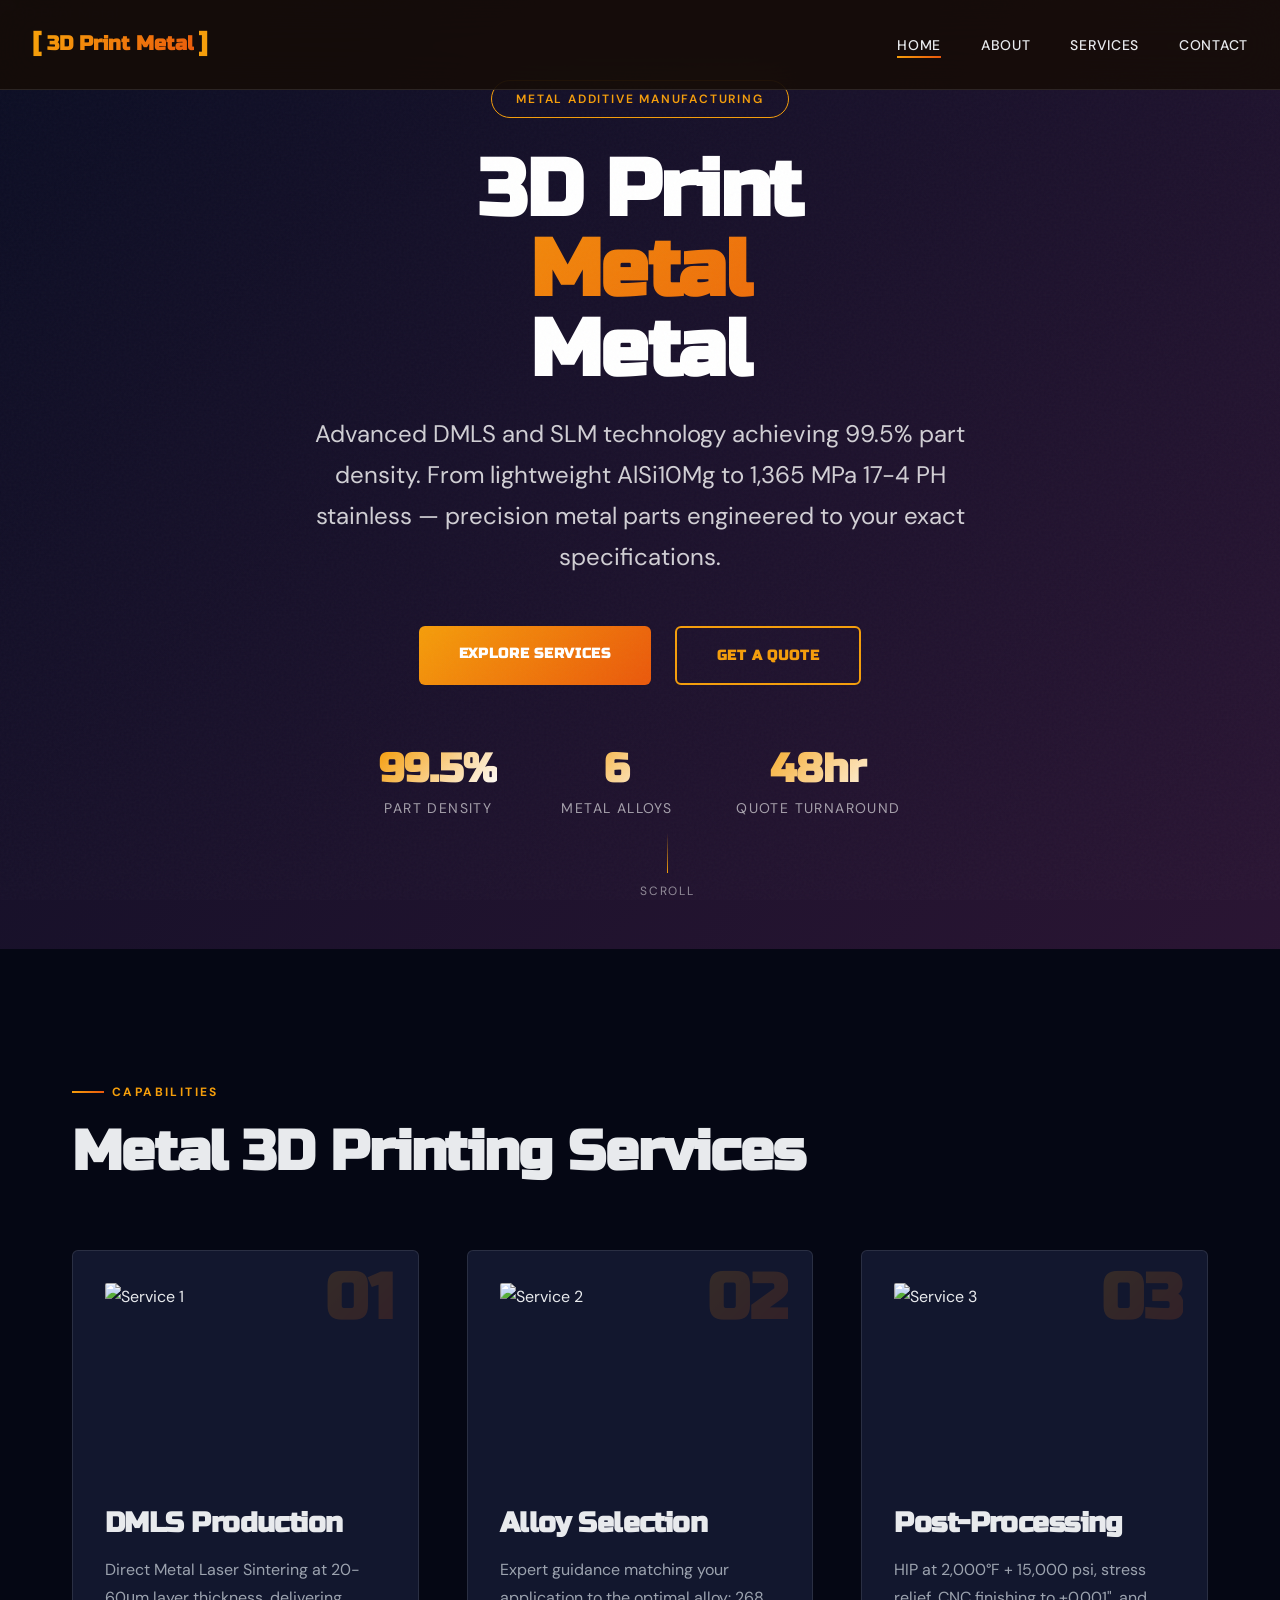
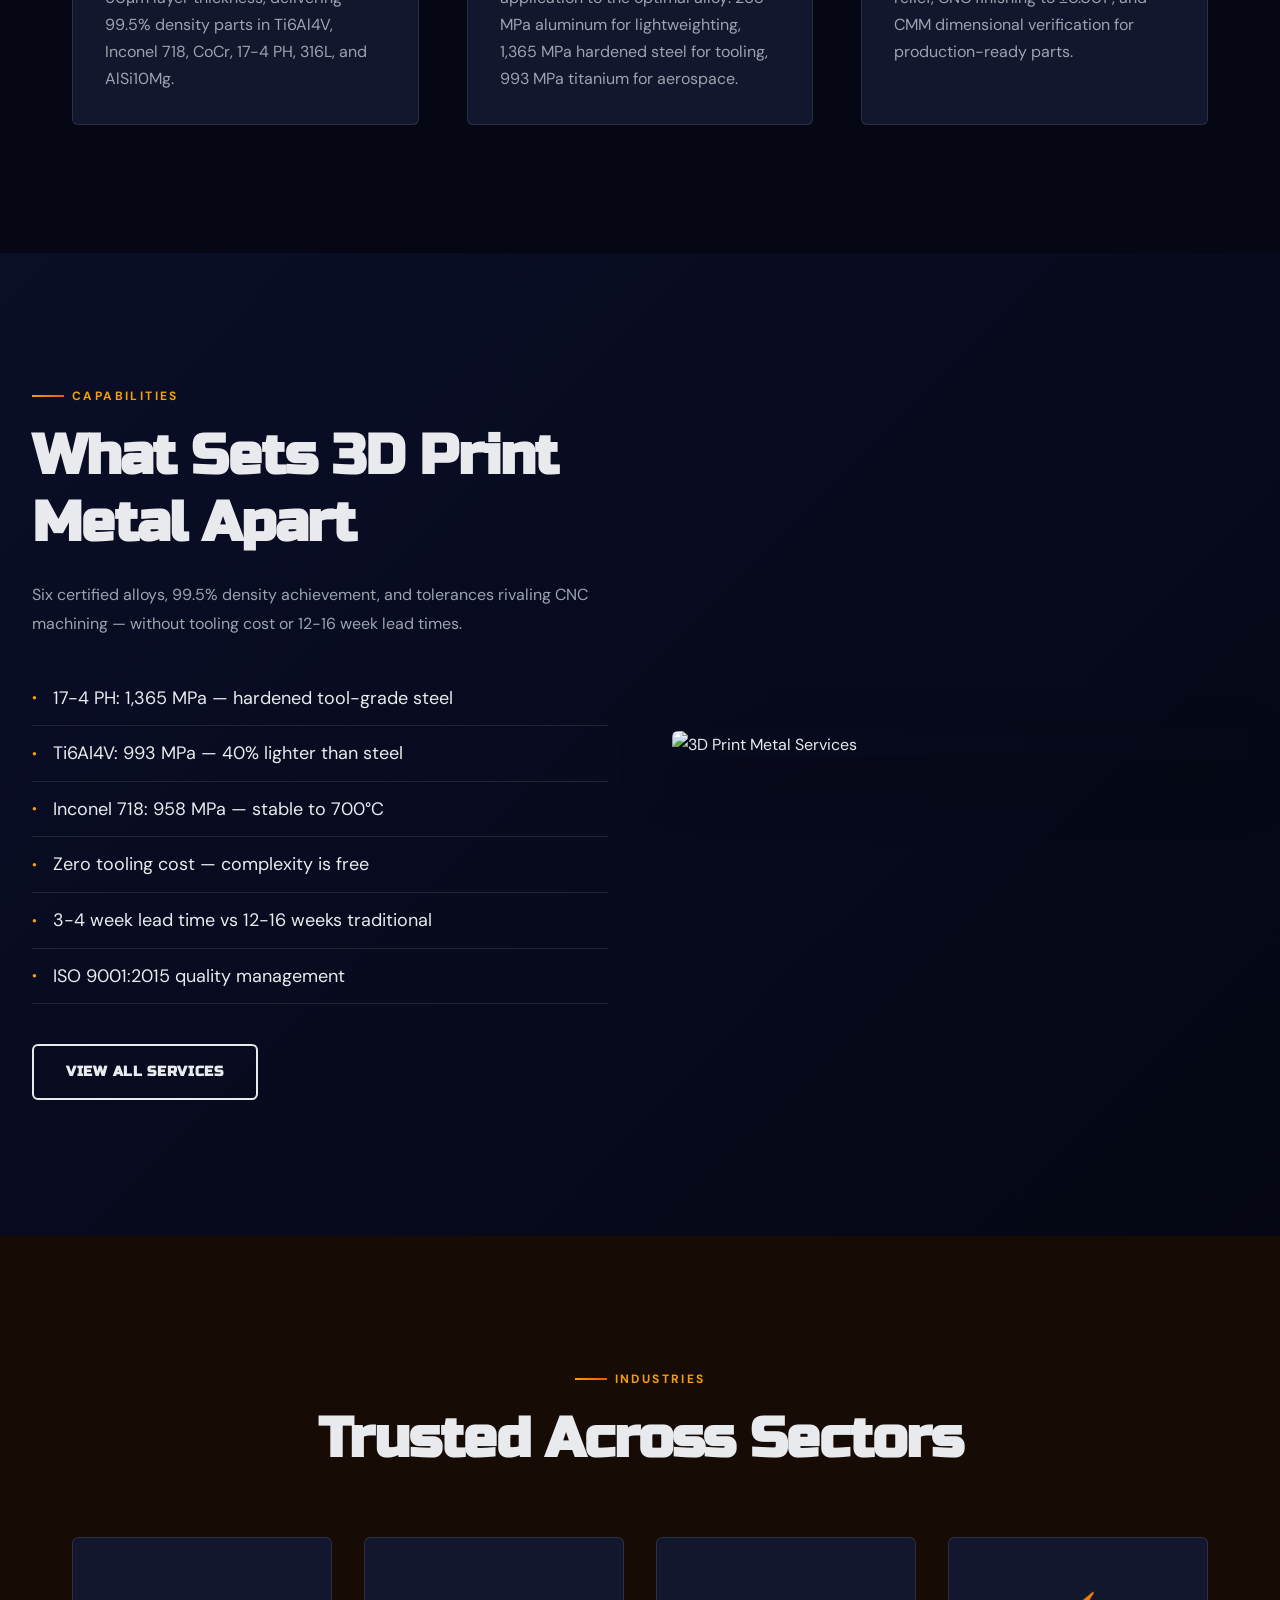
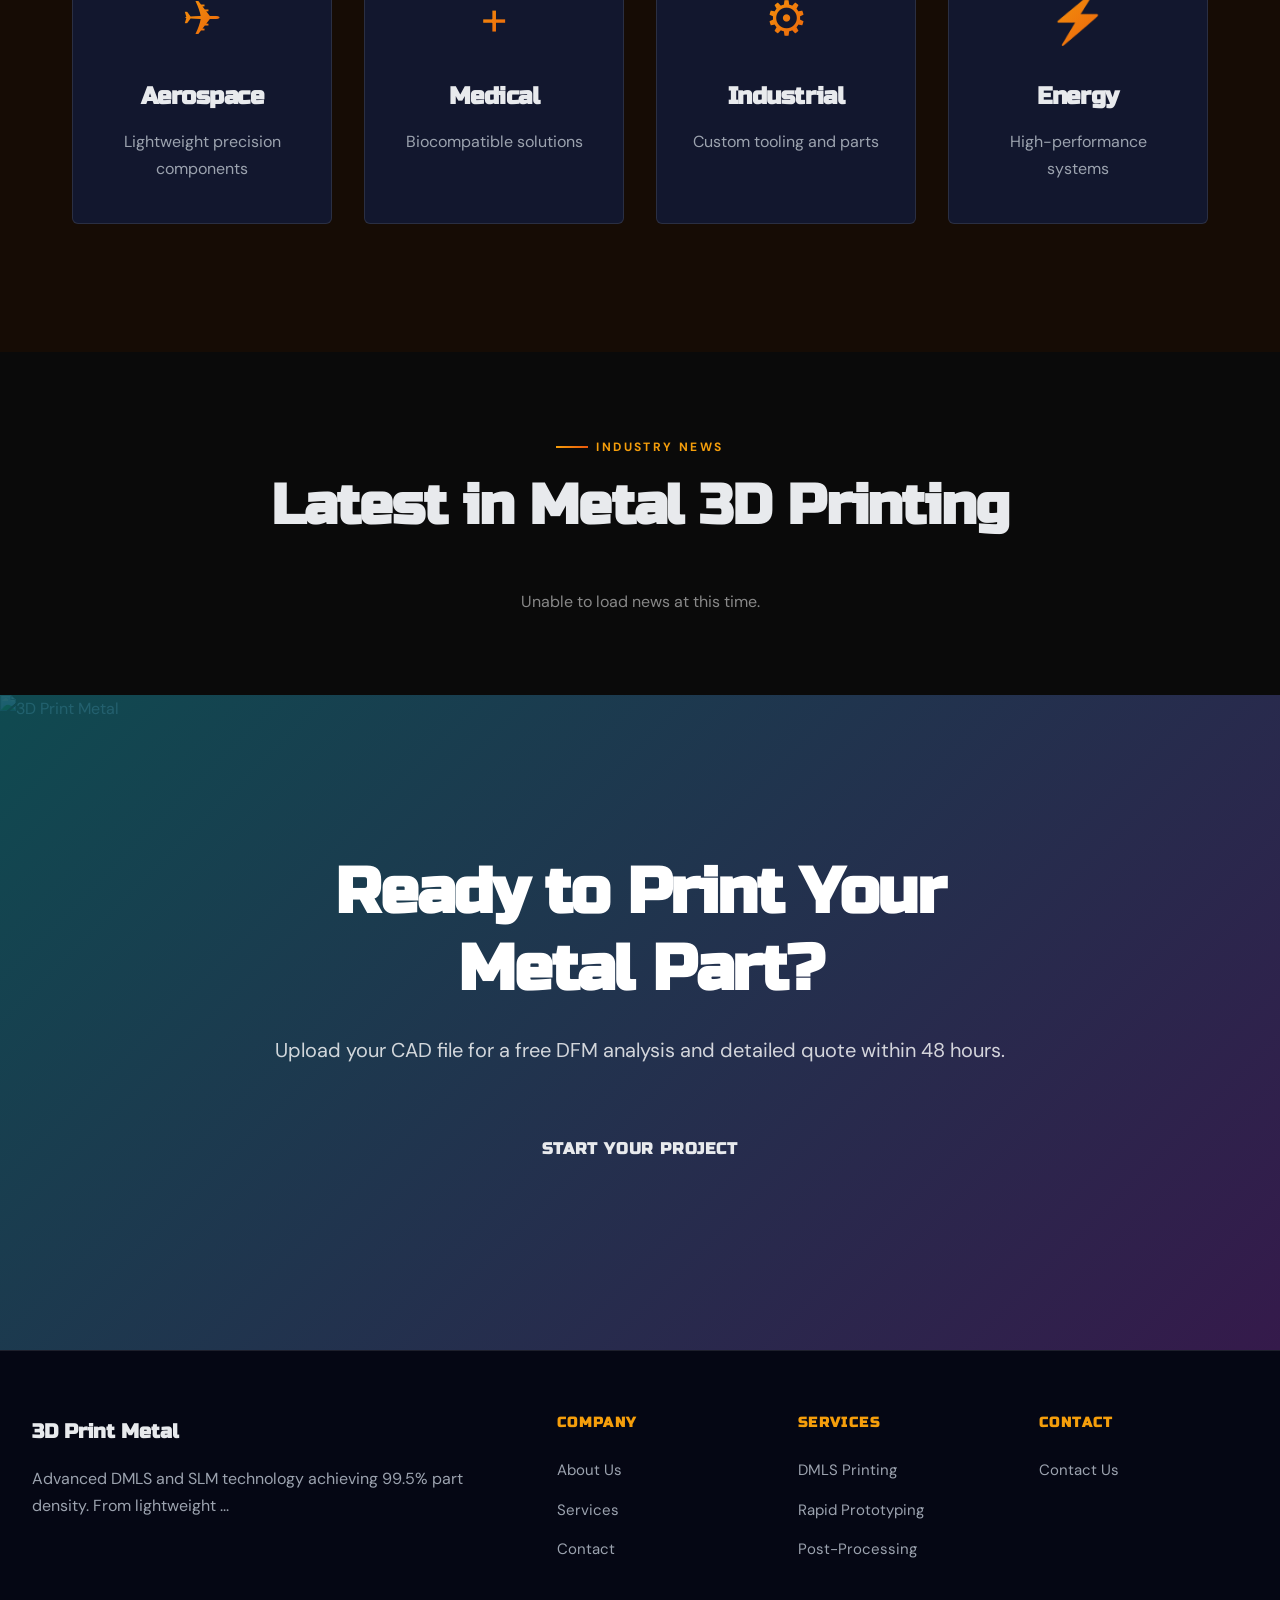
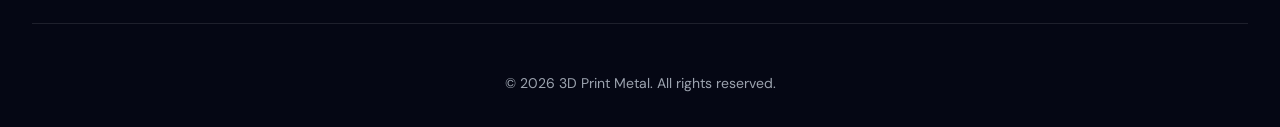
==== commit 92aae954: "Apply Industrial Amber theme (Russo One font, #f59e0b accent) for 3d-print-metal.com" ====
--- a/index.html
+++ b/index.html
@@ -13,7 +13,7 @@
     <title>3D Print Metal | DMLS & SLM Precision Metal Parts</title>
     <link rel="preconnect" href="https://fonts.googleapis.com">
     <link rel="preconnect" href="https://fonts.gstatic.com" crossorigin>
-    <link href="https://fonts.googleapis.com/css2?family=Orbitron:wght@400;500;600;700;900&family=Space+Grotesk:wght@300;400;500;600;700&display=swap" rel="stylesheet">
+    <link href="https://fonts.googleapis.com/css2?family=Russo+One&family=DM+Sans:wght@300;400;500;700&display=swap" rel="stylesheet">
     <link rel="stylesheet" href="css/style.css">
 </head>
 <body>
--- a/css/style.css
+++ b/css/style.css
@@ -709,3 +709,16 @@
   border: 1px solid rgba(231, 76, 60, 0.4);
   color: #e74c3c;
 }
+
+/* ===== SITE THEME: Industrial Amber ===== */
+:root {
+    --primary: #f59e0b;
+    --primary-dark: #d97706;
+    --accent: #ea580c;
+    --bg-dark: #160c05;
+    --bg-darker: #0a0502;
+    --bg-card: #201406;
+    --font-heading: 'Russo One', sans-serif;
+    --font-body: 'DM Sans', sans-serif;
+}
+.site-header { background: rgba(22,12,5,0.85); }
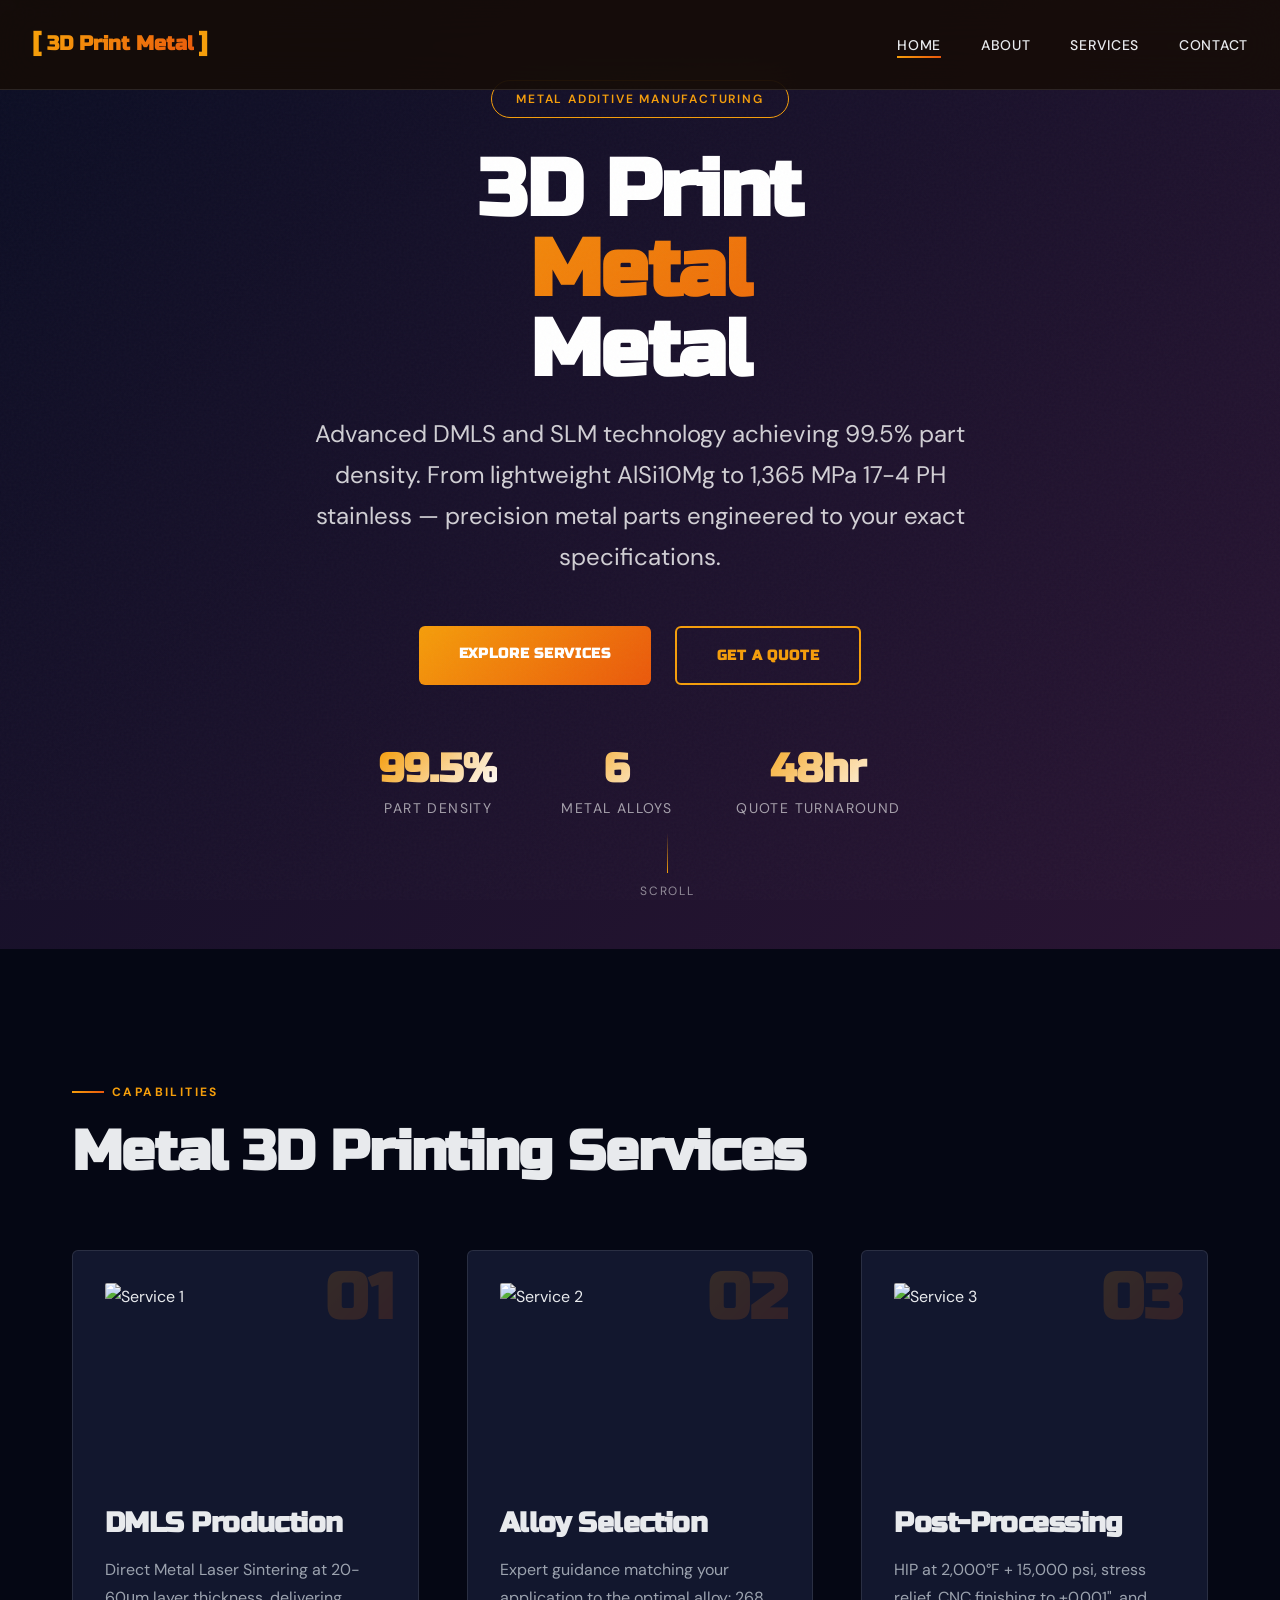
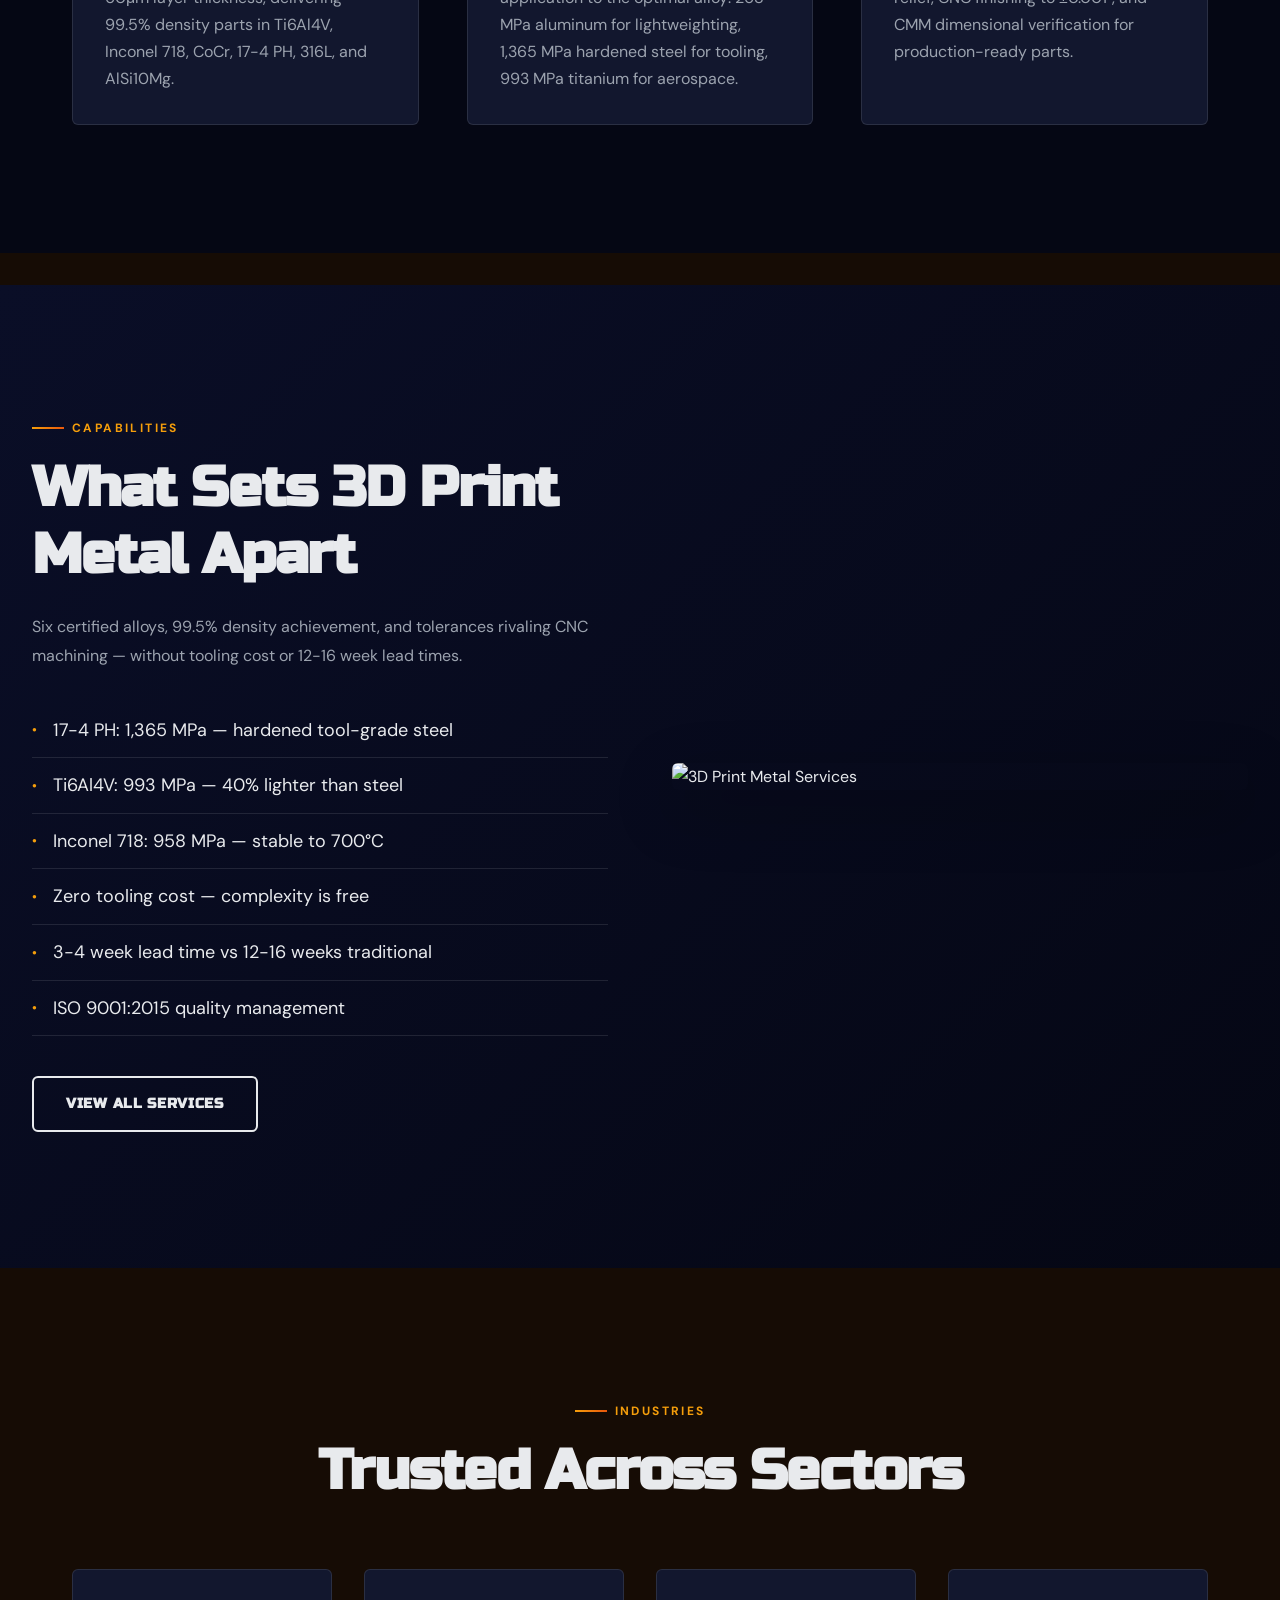
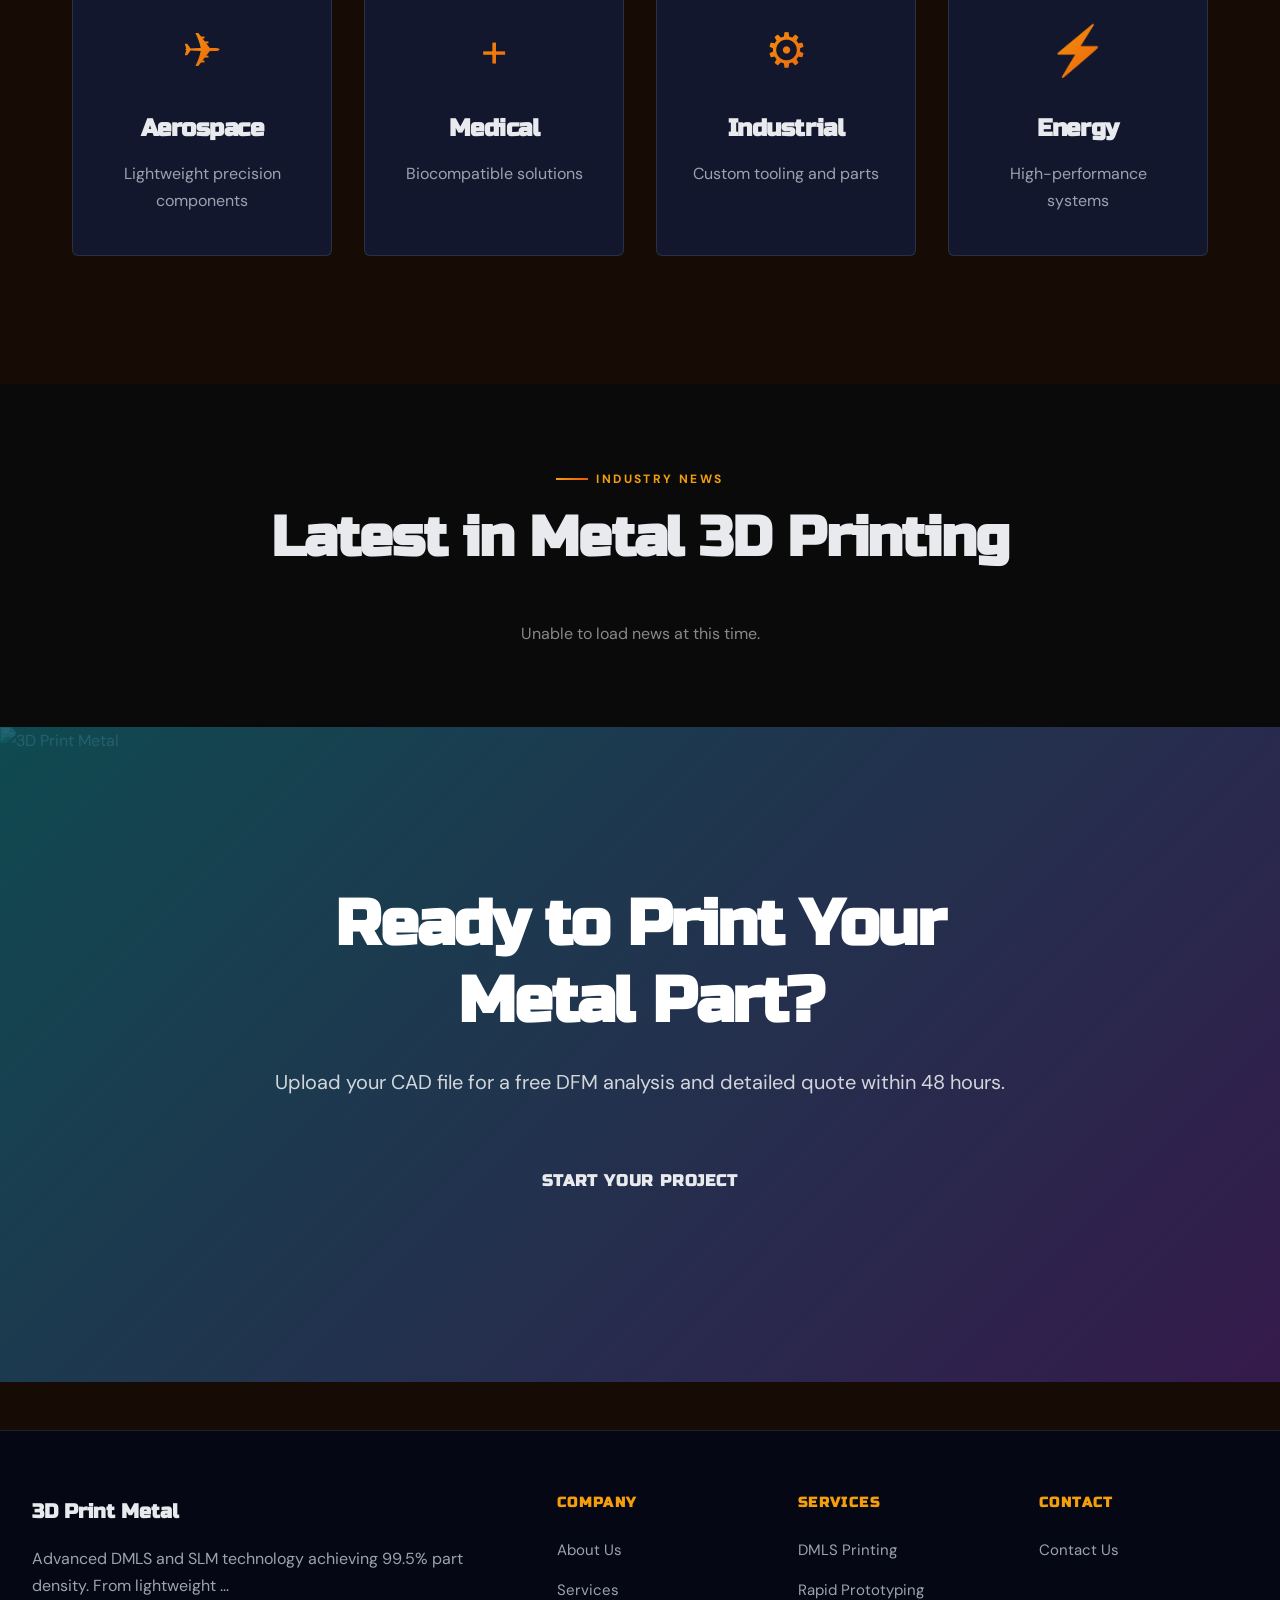
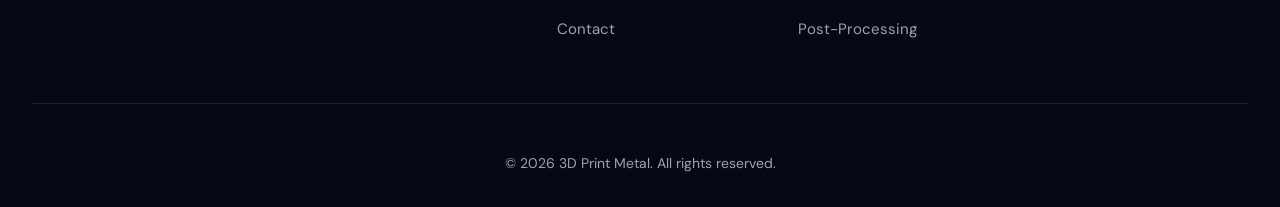
==== commit 51d7506a: "Ads: add AdSense placeholder and ad unit positions (3d-print-metal.com)" ====
--- a/index.html
+++ b/index.html
@@ -9,12 +9,69 @@
     <meta property="og:description" content="3D Print Metal — DMLS and SLM services across 6 aerospace-grade alloys. Ti6Al4V to Inconel 718. Tolerances ±0.003". Free DFM analysis and quote in 48 hours.">
     <meta name="author" content="Max Davis, Ben Stagl, Ally Reza - ChiLab Studio">
     <meta property="og:type" content="website">
-    <meta property="og:image" content="https://images.unsplash.com/photo-1563520239648-a24e51d4b570?w=600&q=80">
+    <meta property="og:image" content="https://3d-print-metal.com/images/17-quality-inspection.png">
     <title>3D Print Metal | DMLS & SLM Precision Metal Parts</title>
     <link rel="preconnect" href="https://fonts.googleapis.com">
     <link rel="preconnect" href="https://fonts.gstatic.com" crossorigin>
     <link href="https://fonts.googleapis.com/css2?family=Russo+One&family=DM+Sans:wght@300;400;500;700&display=swap" rel="stylesheet">
     <link rel="stylesheet" href="css/style.css">
+<script type="application/ld+json">
+[
+  {
+    "@context": "https://schema.org",
+    "@type": "Organization",
+    "name": "3D Print Metal",
+    "url": "https://3d-print-metal.com",
+    "description": "3D Print Metal — DMLS and SLM services across 6 aerospace-grade alloys. Ti6Al4V to Inconel 718. Tolerances ±0.003",
+    "contactPoint": {
+      "@type": "ContactPoint",
+      "contactType": "customer service",
+      "url": "https://3d-print-metal.com/contact.html"
+    }
+  },
+  {
+    "@context": "https://schema.org",
+    "@type": "WebSite",
+    "name": "3D Print Metal",
+    "url": "https://3d-print-metal.com"
+  },
+  {
+    "@context": "https://schema.org",
+    "@type": "Service",
+    "name": "DMLS Printing",
+    "provider": {
+      "@type": "Organization",
+      "name": "3D Print Metal",
+      "url": "https://3d-print-metal.com"
+    },
+    "url": "https://3d-print-metal.com/services.html"
+  },
+  {
+    "@context": "https://schema.org",
+    "@type": "Service",
+    "name": "Rapid Prototyping",
+    "provider": {
+      "@type": "Organization",
+      "name": "3D Print Metal",
+      "url": "https://3d-print-metal.com"
+    },
+    "url": "https://3d-print-metal.com/services.html"
+  },
+  {
+    "@context": "https://schema.org",
+    "@type": "Service",
+    "name": "Post-Processing",
+    "provider": {
+      "@type": "Organization",
+      "name": "3D Print Metal",
+      "url": "https://3d-print-metal.com"
+    },
+    "url": "https://3d-print-metal.com/services.html"
+  }
+]
+</script>
+    <!-- ADSENSE: replace ca-pub-REPLACE_WITH_PUB_ID with your publisher ID to activate -->
+    <!-- <script async src="https://pagead2.googlesyndication.com/pagead/js/adsbygoogle.js?client=ca-pub-REPLACE_WITH_PUB_ID" crossorigin="anonymous"></script> -->
 </head>
 <body>
     <div class="grain-overlay"></div>
@@ -114,6 +171,12 @@
             </div>
         </section>
 
+
+    <!-- Ad Unit: Mid-Page Leaderboard -->
+    <div class="ad-unit-container" style="text-align:center;padding:1rem 0;margin:0 auto;max-width:970px;">
+      <!-- <ins class="adsbygoogle" style="display:block" data-ad-client="ca-pub-REPLACE_WITH_PUB_ID" data-ad-slot="REPLACE_WITH_SLOT_ID_1" data-ad-format="auto" data-full-width-responsive="true"></ins> -->
+      <!-- <script>(adsbygoogle = window.adsbygoogle || []).push({});</script> -->
+    </div>
         <section class="materials-section">
             <div class="container-wide">
                 <div class="materials-content">
@@ -192,6 +255,11 @@
         </section>
     </main>
 
+    <!-- Ad Unit: Pre-Footer Banner -->
+    <div class="ad-unit-container" style="text-align:center;padding:1.5rem 0;margin:0 auto;max-width:970px;">
+      <!-- <ins class="adsbygoogle" style="display:block" data-ad-client="ca-pub-REPLACE_WITH_PUB_ID" data-ad-slot="REPLACE_WITH_SLOT_ID_2" data-ad-format="auto" data-full-width-responsive="true"></ins> -->
+      <!-- <script>(adsbygoogle = window.adsbygoogle || []).push({});</script> -->
+    </div>
     <footer class="site-footer">
         <div class="footer-container">
             <div class="footer-main">
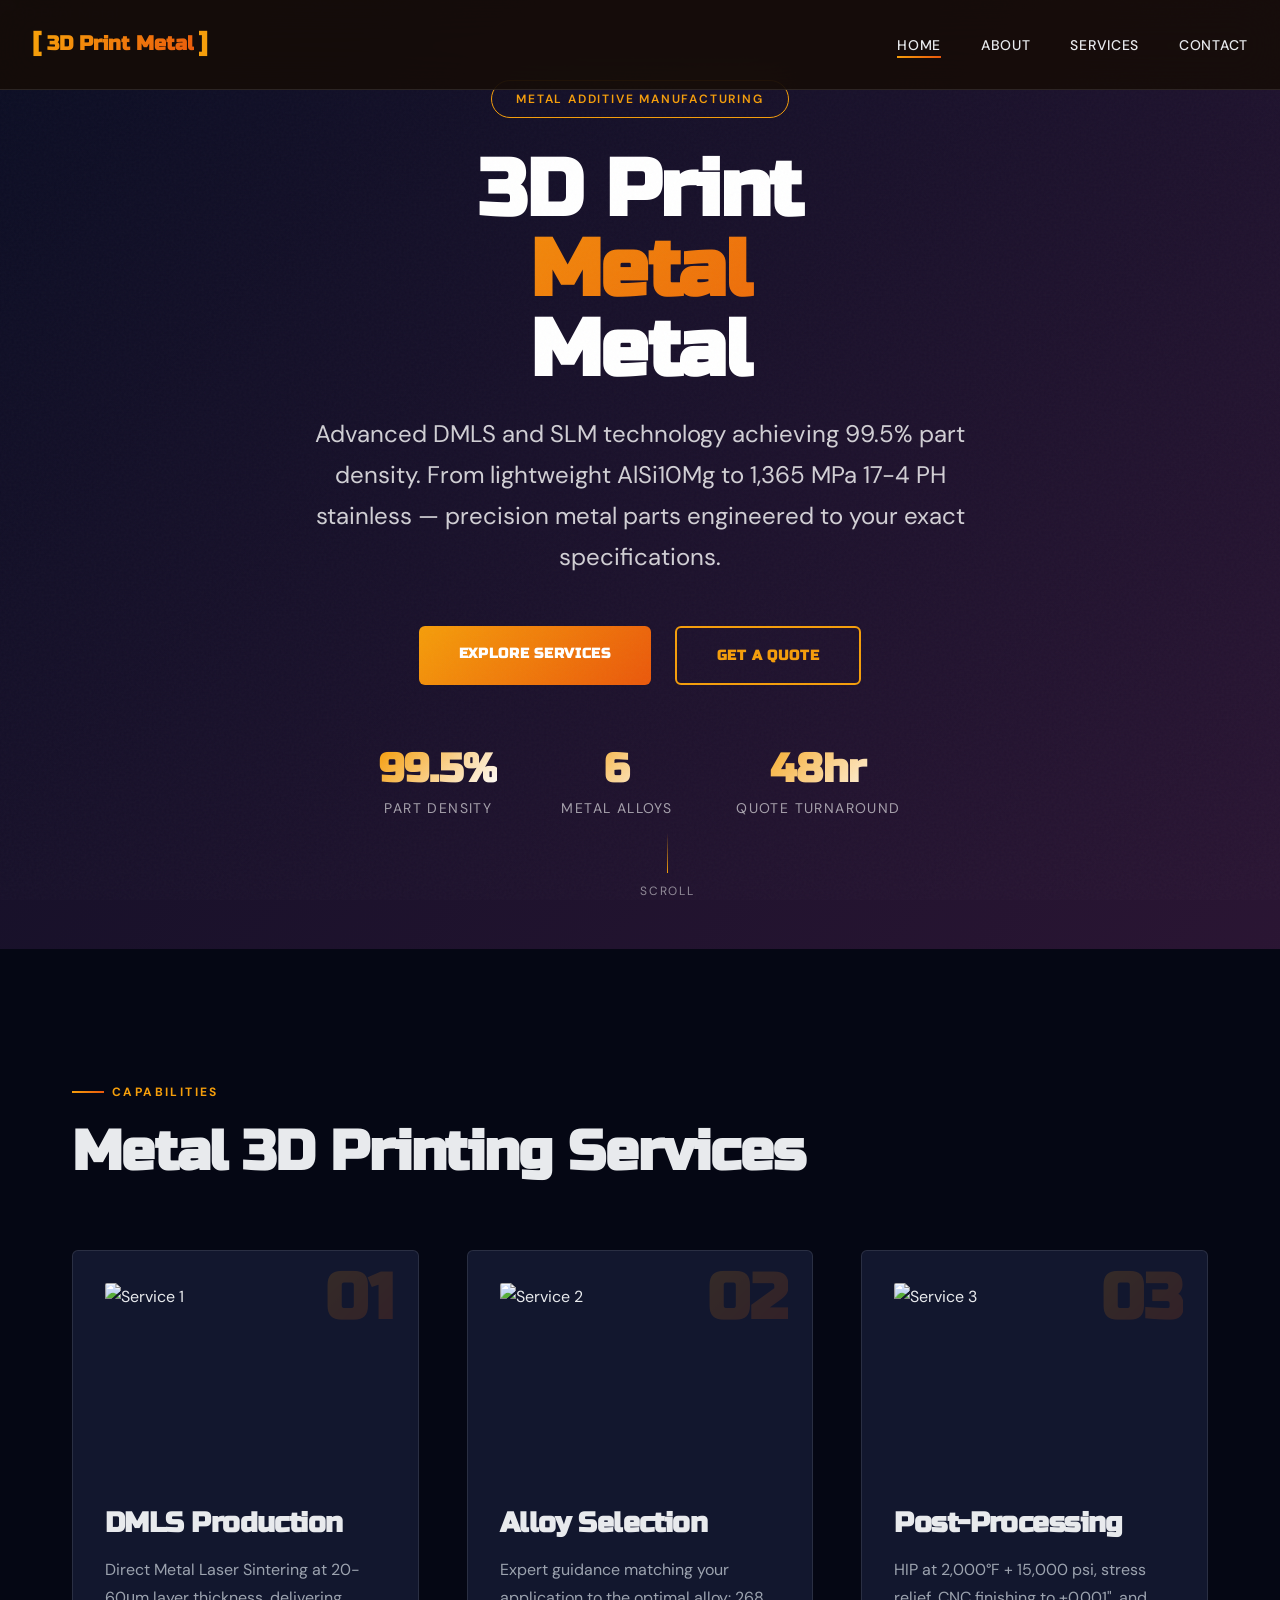
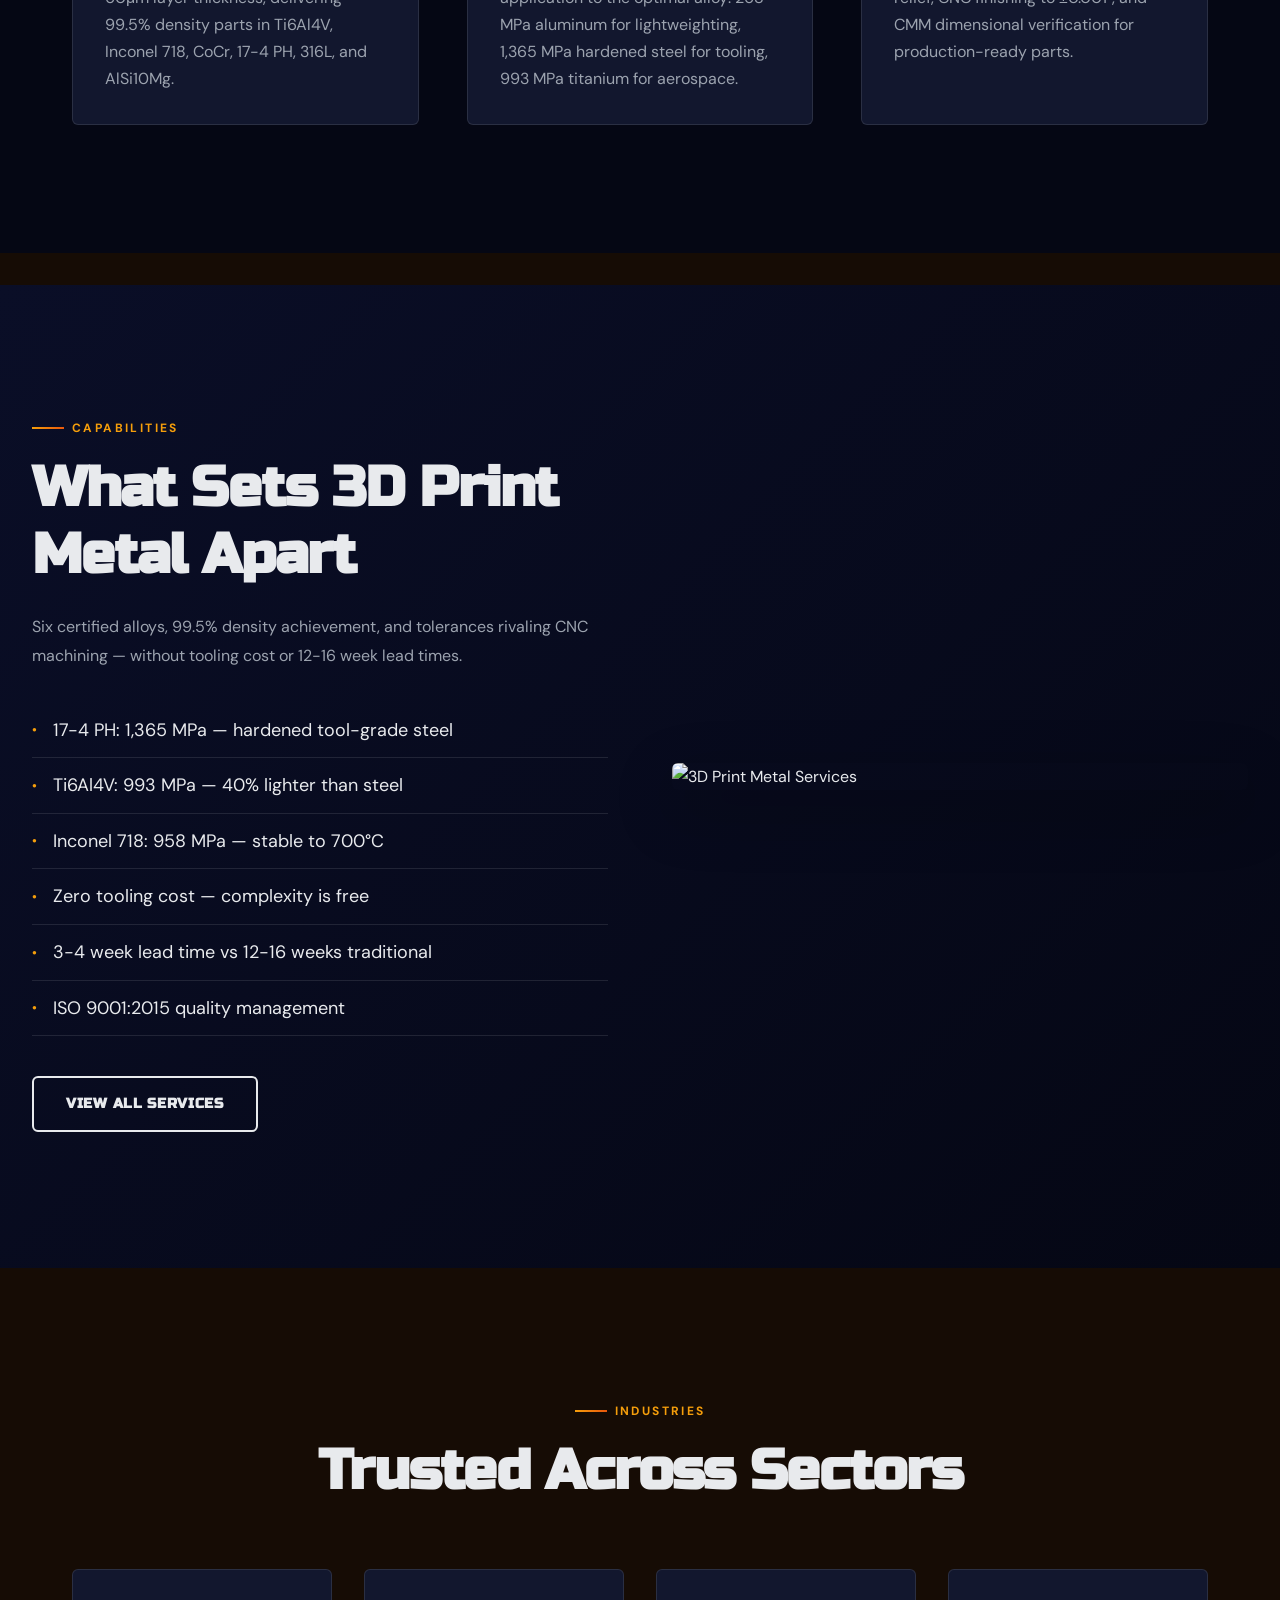
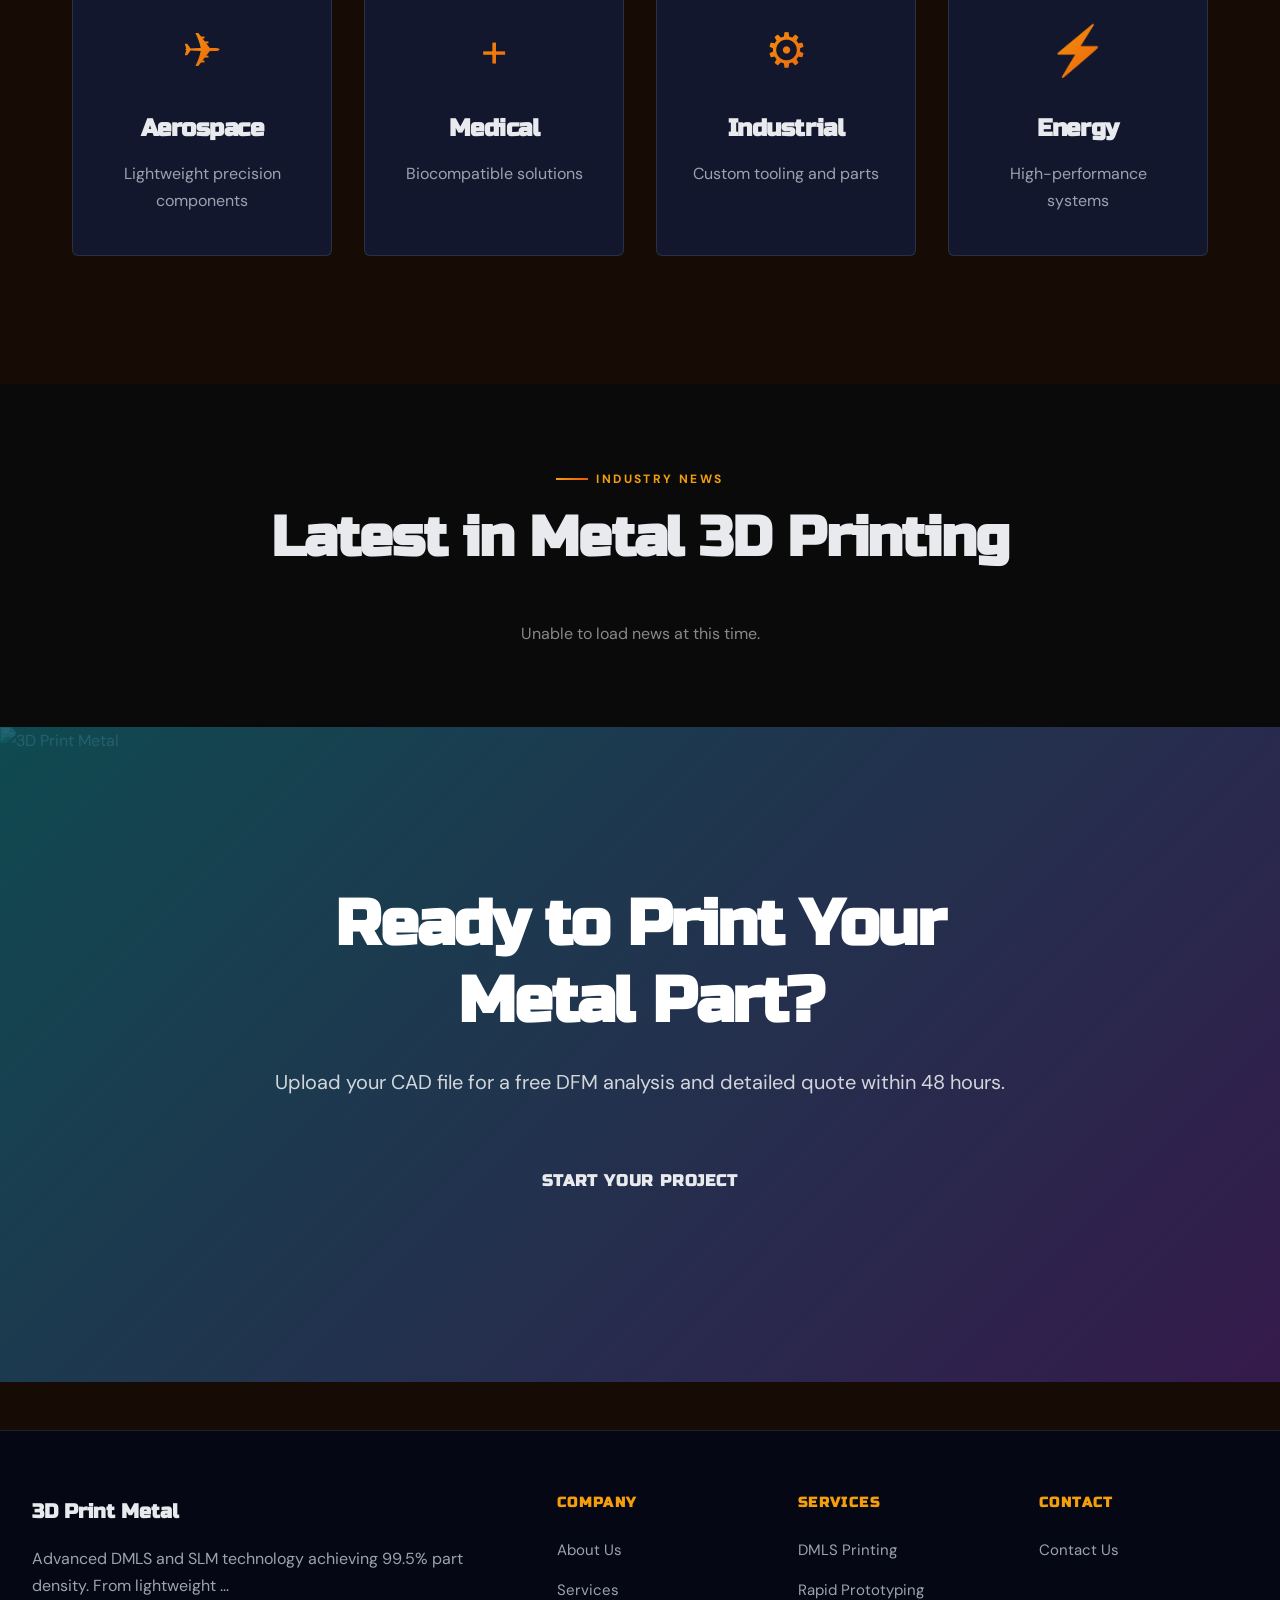
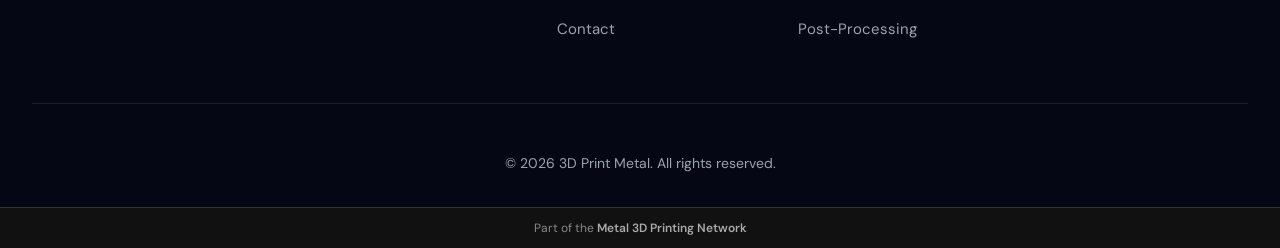
==== commit c77214c9: "Network: add related network links (3d-print-metal.com)" ====
--- a/index.html
+++ b/index.html
@@ -299,5 +299,9 @@
     </footer>
 
     <script src="js/main.js"></script>
+
+    <div class="network-badge" style="background:#111;border-top:1px solid #333;text-align:center;padding:0.6rem 1rem;font-size:0.75rem;color:#888;">
+      Part of the <a href="https://dmls3d.com" style="color:#aaa;text-decoration:none;font-weight:600;">Metal 3D Printing Network</a>
+    </div>
 </body>
 </html>
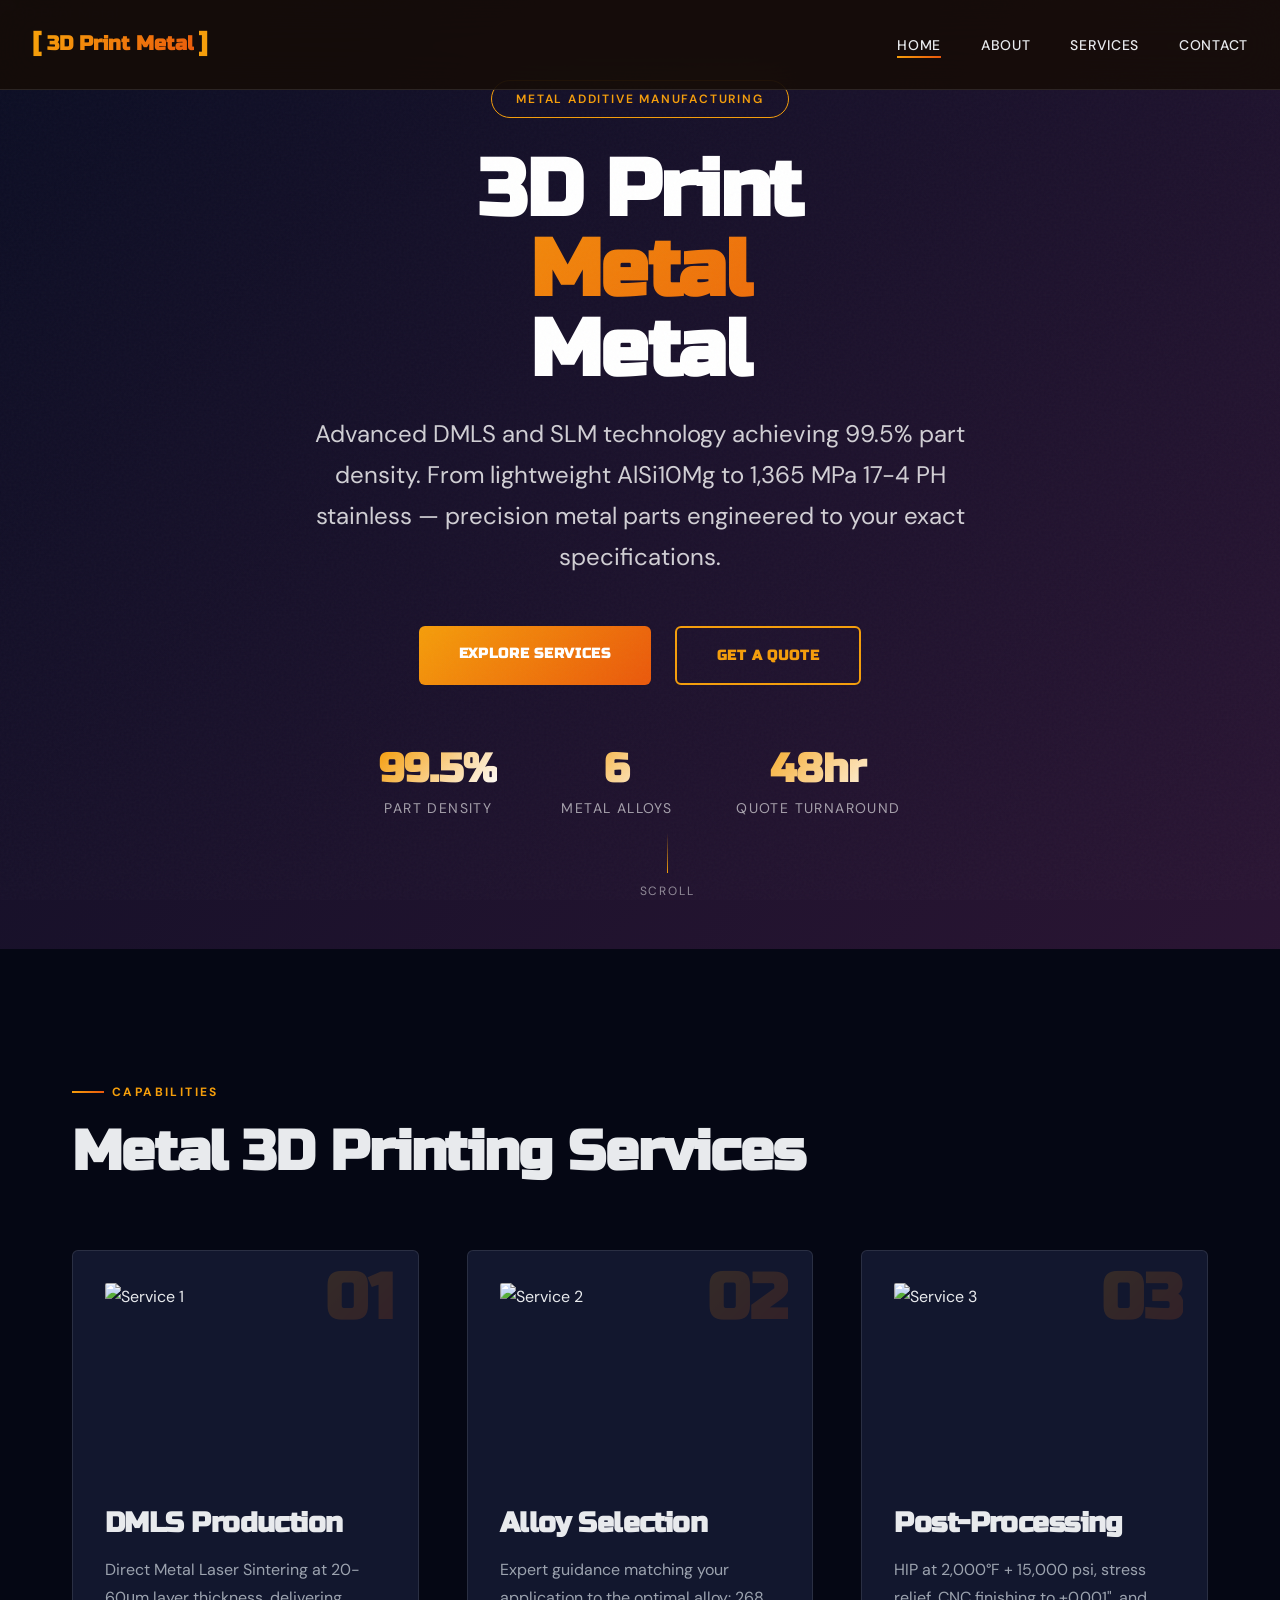
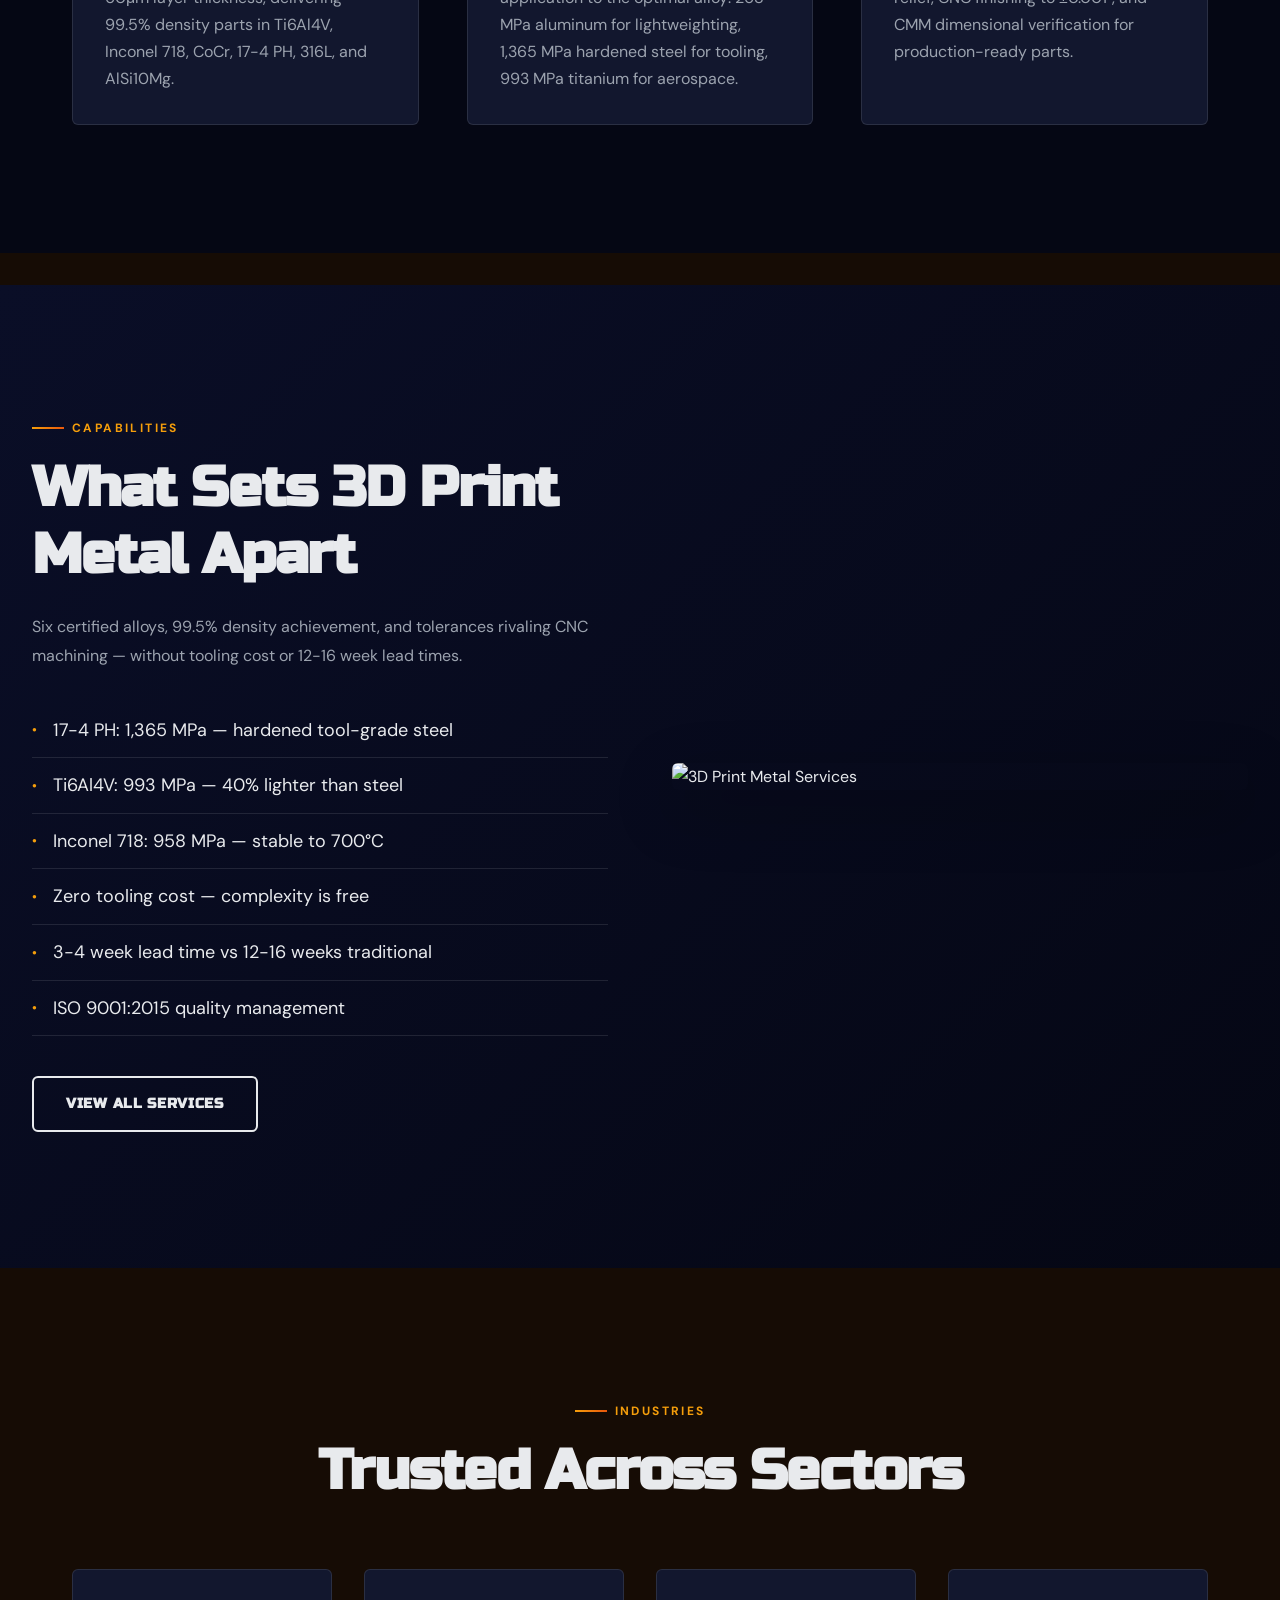
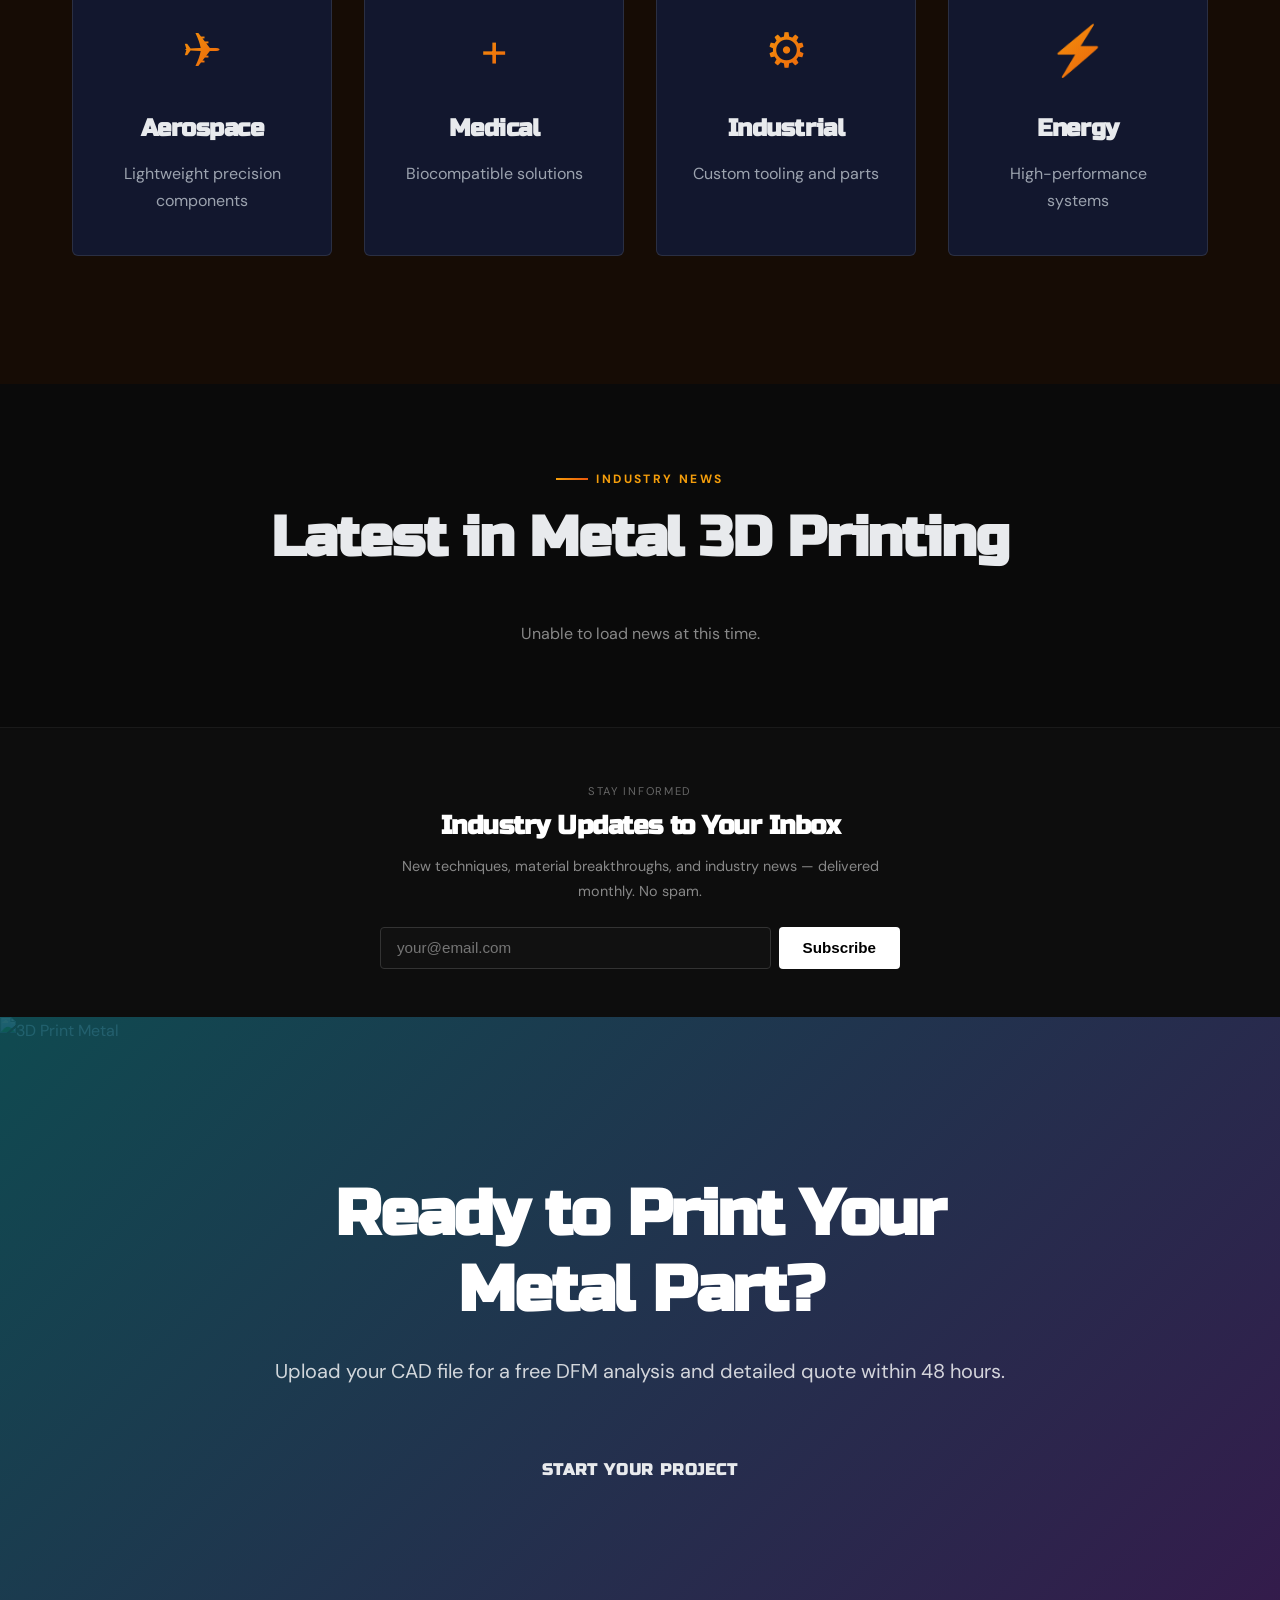
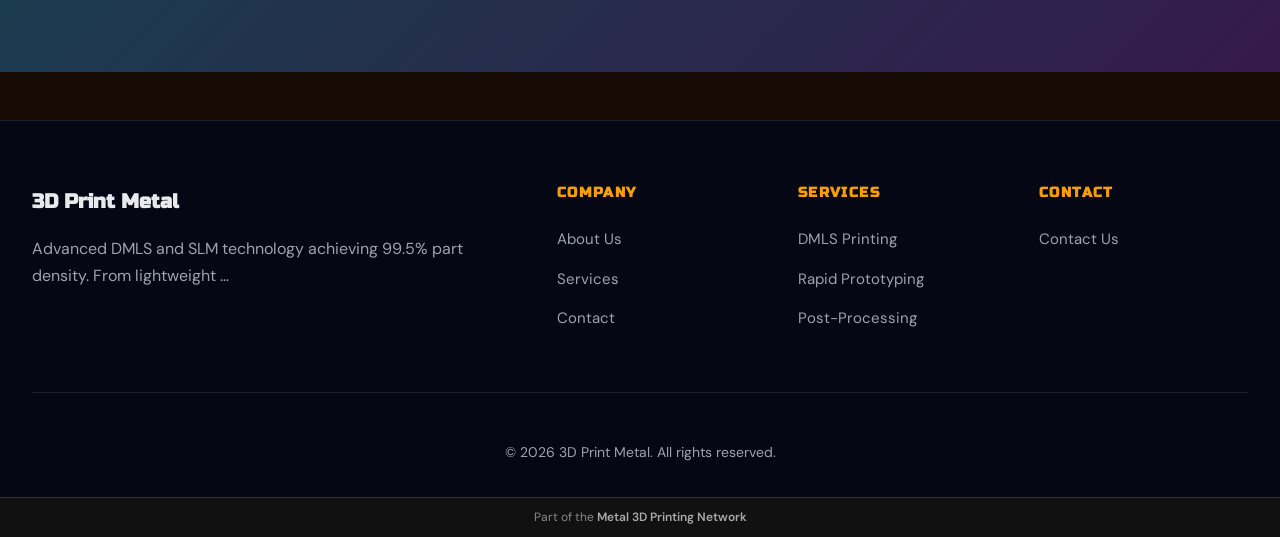
==== commit 98336729: "Growth: add newsletter signup section (3d-print-metal.com)" ====
--- a/index.html
+++ b/index.html
@@ -242,6 +242,26 @@
                 <div id="news-feed"></div>
             </div>
         </section>
+        <section class="newsletter-section" style="background:#0d0d0d;padding:3rem 2rem;text-align:center;border-top:1px solid #1a1a1a;">
+            <div style="max-width:520px;margin:0 auto;">
+                <span style="font-size:0.7rem;letter-spacing:0.15em;color:#666;text-transform:uppercase;">Stay Informed</span>
+                <h2 style="color:#fff;font-size:1.6rem;margin:0.5rem 0 0.75rem;">Industry Updates to Your Inbox</h2>
+                <p style="color:#888;font-size:0.9rem;margin-bottom:1.5rem;">New techniques, material breakthroughs, and industry news — delivered monthly. No spam.</p>
+                <form action="https://api.web3forms.com/submit" method="POST"
+                      style="display:flex;gap:0.5rem;flex-wrap:wrap;justify-content:center;"
+                      onsubmit="this.querySelector('button').textContent='Subscribed!';this.querySelector('button').disabled=true;">
+                    <input type="hidden" name="access_key" value="6f33053b-6d08-414b-9615-665f88c98da8">
+                    <input type="hidden" name="subject" value="Newsletter Signup">
+                    <input type="hidden" name="from_name" value="Newsletter Signup">
+                    <input type="email" name="email" placeholder="your@email.com" required
+                           style="flex:1;min-width:220px;padding:0.7rem 1rem;background:#111;border:1px solid #333;color:#fff;border-radius:4px;font-size:0.95rem;">
+                    <button type="submit"
+                            style="padding:0.7rem 1.5rem;background:#fff;color:#000;border:none;border-radius:4px;font-weight:600;font-size:0.95rem;cursor:pointer;white-space:nowrap;">
+                        Subscribe
+                    </button>
+                </form>
+            </div>
+        </section>
 
         <section class="cta-section">
             <div class="cta-content">
